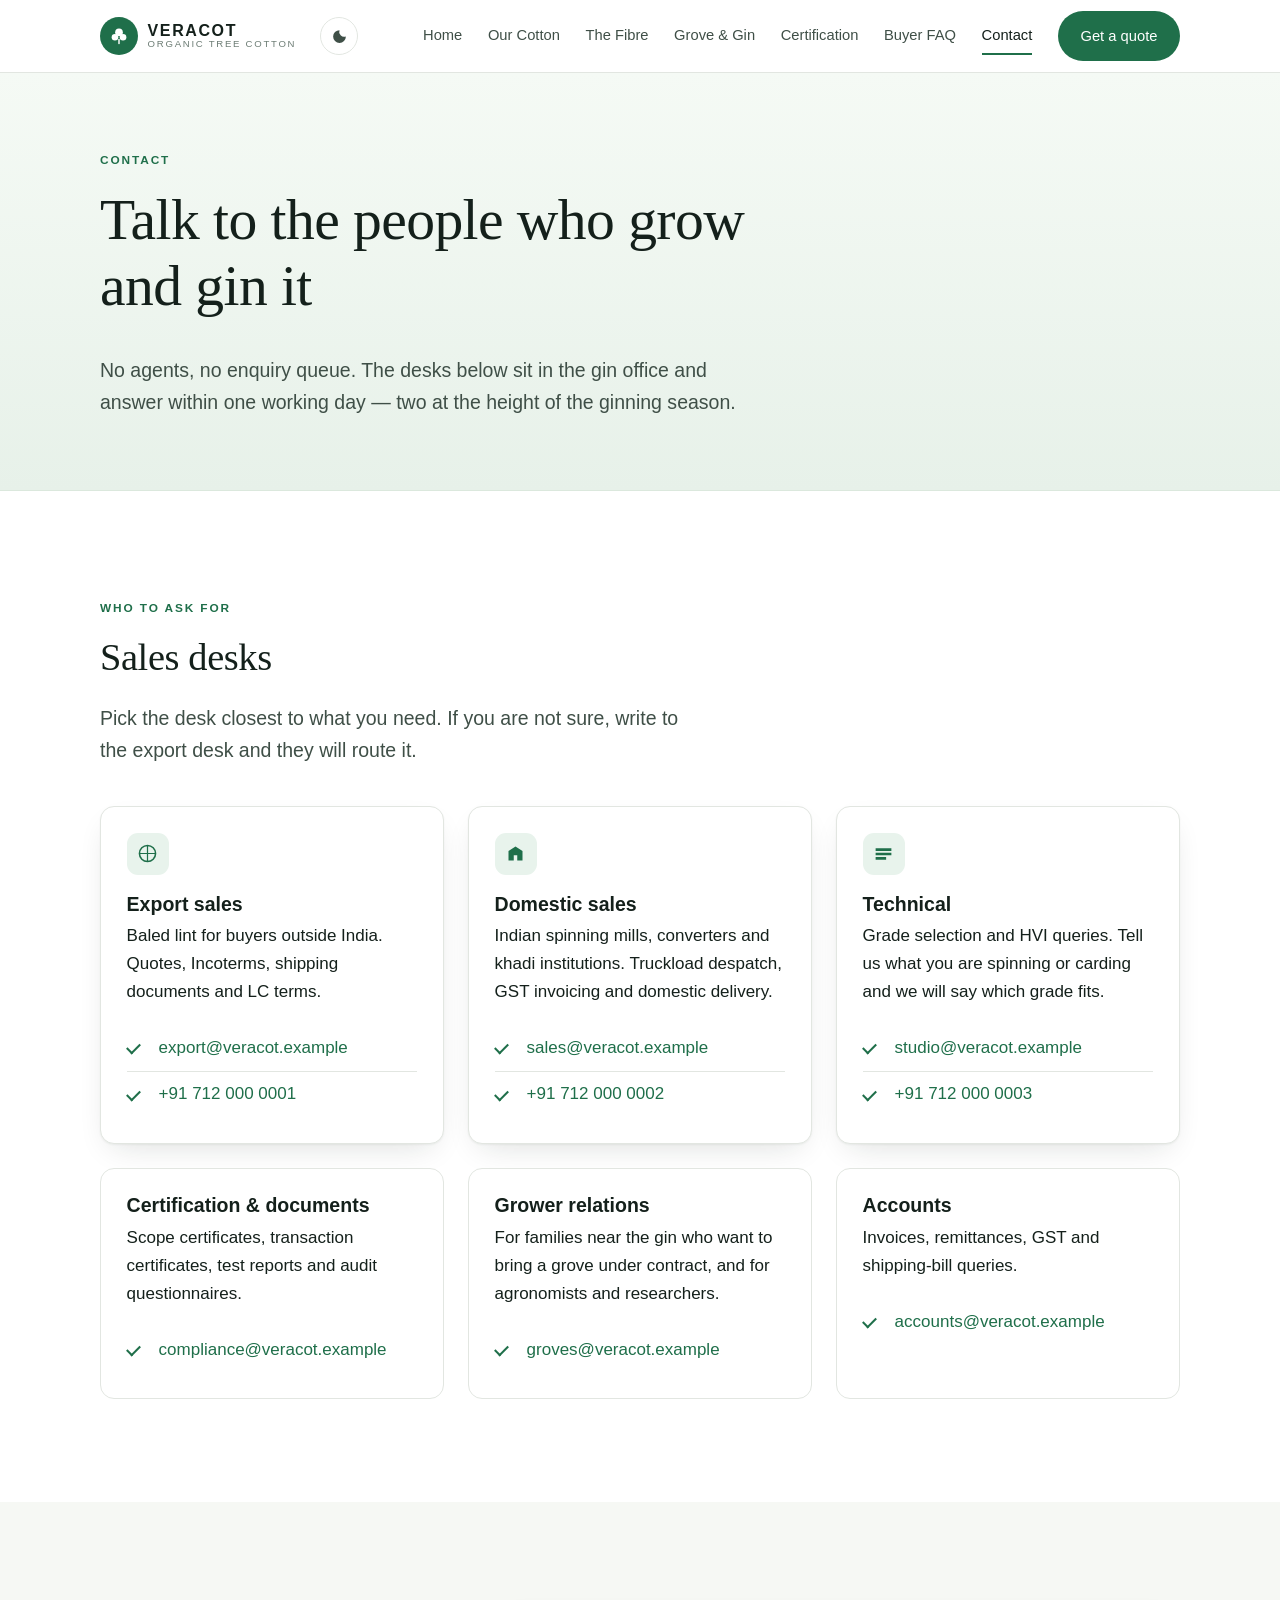
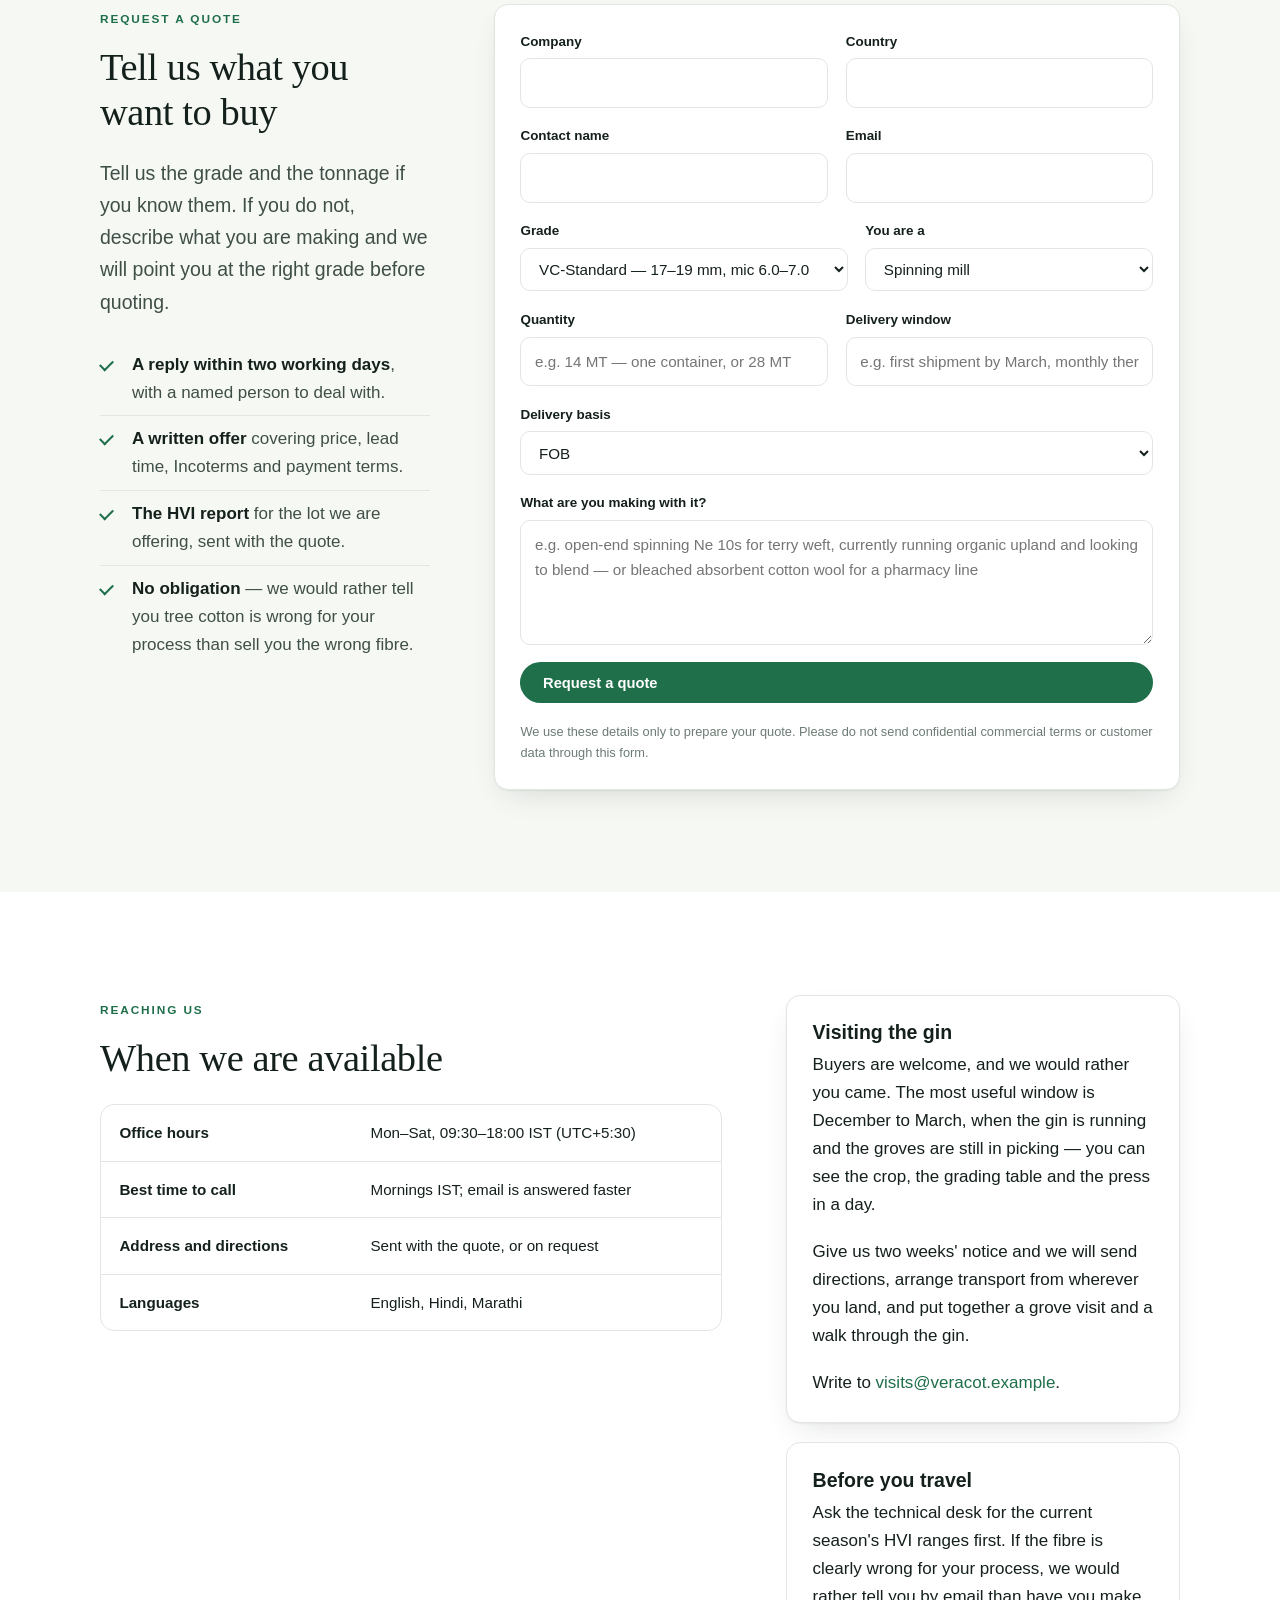
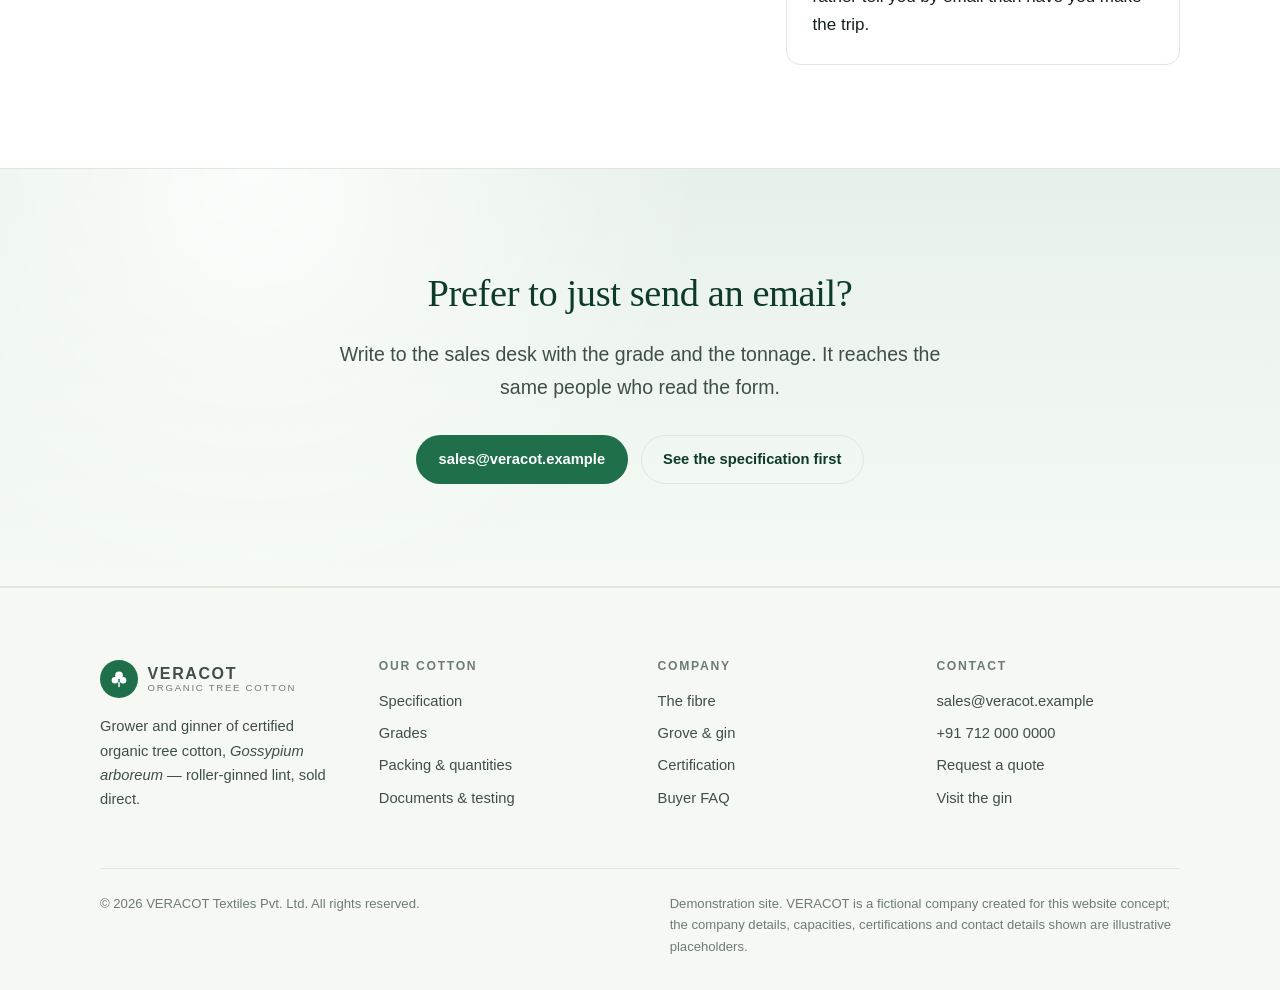
==== contact.html @ 1f5a673d "Add VERACOT organic tree cotton website Static, dependency-free site for a grower and ginner selling" ====
<!DOCTYPE html>
<html lang="en" >
<head>
<meta charset="utf-8">
<meta name="viewport" content="width=device-width, initial-scale=1">
<title>Contact &amp; Buy — Organic Tree Cotton Lint from the Gin | VERACOT</title>
<meta name="description" content="Contact VERACOT to buy certified organic tree cotton lint. Export and domestic sales desks, technical fibre enquiries, and a quote request form.">
<link rel="stylesheet" href="css/styles.css">
<link rel="icon" href="data:image/svg+xml,<svg xmlns='http://www.w3.org/2000/svg' viewBox='0 0 100 100'><circle cx='50' cy='50' r='50' fill='%231f6f4a'/><circle cx='50' cy='38' r='16' fill='white'/><circle cx='34' cy='54' r='13' fill='white'/><circle cx='66' cy='54' r='13' fill='white'/></svg>">
</head>
<body>
<a class="skip-link" href="#main">Skip to content</a>

<header class="site-header">
  <div class="wrap header-inner">
    <a class="logo" href="index.html">
      <span class="logo-mark" aria-hidden="true">
        <svg viewBox="0 0 24 24"><circle cx="12" cy="8" r="4.2"/><circle cx="7.6" cy="13.4" r="3.6"/><circle cx="16.4" cy="13.4" r="3.6"/><rect x="11.2" y="15" width="1.6" height="6" rx=".8"/></svg>
      </span>
      <span class="logo-text">
        <span class="logo-name">VERACOT</span>
        <span class="logo-sub">Organic Tree Cotton</span>
      </span>
    </a>

    <button class="nav-toggle" aria-label="Toggle navigation" aria-expanded="false">
      <svg viewBox="0 0 24 24"><rect x="3" y="6" width="18" height="2" rx="1"/><rect x="3" y="11" width="18" height="2" rx="1"/><rect x="3" y="16" width="18" height="2" rx="1"/></svg>
    </button>
    <button class="theme-toggle" aria-label="Switch theme">
      <svg viewBox="0 0 24 24"><path d="M12 3a9 9 0 1 0 9 9 7 7 0 0 1-9-9z"/></svg>
    </button>

    <nav class="nav" aria-label="Main">
      <a href="index.html">Home</a>
      <a href="products.html">Our Cotton</a>
      <a href="tree-cotton.html">The Fibre</a>
      <a href="manufacturing.html">Grove &amp; Gin</a>
      <a href="traceability.html">Certification</a>
      <a href="faq.html">Buyer FAQ</a>
      <a href="contact.html" aria-current="page">Contact</a>
      <a class="btn btn-primary" href="contact.html#enquiry">Get a quote</a>
    </nav>
  </div>
</header>

<main id="main">

  <section class="page-hero">
    <div class="wrap">
      <span class="eyebrow">Contact</span>
      <h1>Talk to the people who grow and gin it</h1>
      <p class="lede">
        No agents, no enquiry queue. The desks below sit in the gin office and answer within one working day —
        two at the height of the ginning season.
      </p>
    </div>
  </section>

  <section id="desks">
    <div class="wrap">
      <div class="reveal" style="max-width:62ch">
        <span class="eyebrow">Who to ask for</span>
        <h2>Sales desks</h2>
        <p class="lede">
          Pick the desk closest to what you need. If you are not sure, write to the export desk and they will
          route it.
        </p>
      </div>

      <div class="grid g3" style="margin-top:2.5rem">
        <article class="card raised reveal">
          <span class="icon" aria-hidden="true"><svg viewBox="0 0 24 24"><circle cx="12" cy="12" r="9.2" fill="none" stroke="currentColor" stroke-width="1.8"/><path d="M12 2.8v18.4M2.8 12h18.4" stroke="currentColor" stroke-width="1.4" fill="none"/></svg></span>
          <h3>Export sales</h3>
          <p>Baled lint for buyers outside India. Quotes, Incoterms, shipping documents and LC terms.</p>
          <ul class="checks" style="margin-top:1rem">
            <li><a href="mailto:export@veracot.example">export@veracot.example</a></li>
            <li><a href="tel:+917120000001">+91 712 000 0001</a></li>
          </ul>
        </article>
        <article class="card raised reveal">
          <span class="icon" aria-hidden="true"><svg viewBox="0 0 24 24"><path d="M4 20V9l8-5 8 5v11h-6v-6h-4v6z"/></svg></span>
          <h3>Domestic sales</h3>
          <p>Indian spinning mills, converters and khadi institutions. Truckload despatch, GST invoicing and domestic delivery.</p>
          <ul class="checks" style="margin-top:1rem">
            <li><a href="mailto:sales@veracot.example">sales@veracot.example</a></li>
            <li><a href="tel:+917120000002">+91 712 000 0002</a></li>
          </ul>
        </article>
        <article class="card raised reveal">
          <span class="icon" aria-hidden="true"><svg viewBox="0 0 24 24"><path d="M3 6h18v3H3zm0 5h18v3H3zm0 5h12v3H3z"/></svg></span>
          <h3>Technical</h3>
          <p>Grade selection and HVI queries. Tell us what you are spinning or carding and we will say which grade fits.</p>
          <ul class="checks" style="margin-top:1rem">
            <li><a href="mailto:studio@veracot.example">studio@veracot.example</a></li>
            <li><a href="tel:+917120000003">+91 712 000 0003</a></li>
          </ul>
        </article>
        <article class="card reveal">
          <h3>Certification &amp; documents</h3>
          <p>Scope certificates, transaction certificates, test reports and audit questionnaires.</p>
          <ul class="checks" style="margin-top:1rem">
            <li><a href="mailto:compliance@veracot.example">compliance@veracot.example</a></li>
          </ul>
        </article>
        <article class="card reveal">
          <h3>Grower relations</h3>
          <p>For families near the gin who want to bring a grove under contract, and for agronomists and researchers.</p>
          <ul class="checks" style="margin-top:1rem">
            <li><a href="mailto:groves@veracot.example">groves@veracot.example</a></li>
          </ul>
        </article>
        <article class="card reveal">
          <h3>Accounts</h3>
          <p>Invoices, remittances, GST and shipping-bill queries.</p>
          <ul class="checks" style="margin-top:1rem">
            <li><a href="mailto:accounts@veracot.example">accounts@veracot.example</a></li>
          </ul>
        </article>
      </div>
    </div>
  </section>

  <section id="enquiry" class="alt">
    <div class="wrap split">
      <div class="reveal">
        <span class="eyebrow">Request a quote</span>
        <h2>Tell us what you want to buy</h2>
        <p class="lede">
          Tell us the grade and the tonnage if you know them. If you do not, describe what you are making and we
          will point you at the right grade before quoting.
        </p>
        <ul class="checks" style="margin-top:1.5rem">
          <li><strong>A reply within two working days</strong>, with a named person to deal with.</li>
          <li><strong>A written offer</strong> covering price, lead time, Incoterms and payment terms.</li>
          <li><strong>The HVI report</strong> for the lot we are offering, sent with the quote.</li>
          <li><strong>No obligation</strong> — we would rather tell you tree cotton is wrong for your process than sell you the wrong fibre.</li>
        </ul>
      </div>

      <div class="reveal">
        <form class="apply card raised" novalidate>
          <div class="field-row">
            <div class="field">
              <label for="company">Company</label>
              <input id="company" name="company" type="text" autocomplete="organization" required>
            </div>
            <div class="field">
              <label for="country">Country</label>
              <input id="country" name="country" type="text" autocomplete="country-name" required>
            </div>
          </div>
          <div class="field-row">
            <div class="field">
              <label for="name">Contact name</label>
              <input id="name" name="name" type="text" autocomplete="name" required>
            </div>
            <div class="field">
              <label for="email">Email</label>
              <input id="email" name="email" type="email" autocomplete="email" required>
            </div>
          </div>
          <div class="field-row">
            <div class="field">
              <label for="product">Grade</label>
              <select id="product" name="product">
                <option>VC-Select — 19–20 mm, mic 5.5–6.2</option>
                <option selected>VC-Standard — 17–19 mm, mic 6.0–7.0</option>
                <option>VC-Absorbent — 15–17 mm, mic 6.5–7.5</option>
                <option>Not sure — advise me</option>
              </select>
            </div>
            <div class="field">
              <label for="role">You are a</label>
              <select id="role" name="role">
                <option selected>Spinning mill</option>
                <option>Absorbent or surgical cotton maker</option>
                <option>Khadi institution or handloom unit</option>
                <option>Converter or processor</option>
                <option>Brand sourcing for a nominated mill</option>
                <option>Importer or distributor</option>
              </select>
            </div>
          </div>
          <div class="field-row">
            <div class="field">
              <label for="quantity">Quantity</label>
              <input id="quantity" name="quantity" type="text" placeholder="e.g. 14 MT — one container, or 28 MT">
            </div>
            <div class="field">
              <label for="delivery">Delivery window</label>
              <input id="delivery" name="delivery" type="text" placeholder="e.g. first shipment by March, monthly thereafter">
            </div>
          </div>
          <div class="field">
            <label for="incoterm">Delivery basis</label>
            <select id="incoterm" name="incoterm">
              <option>Ex works at the gin</option>
              <option selected>FOB</option>
              <option>CIF — tell us the port</option>
              <option>Domestic delivery within India</option>
            </select>
          </div>
          <div class="field">
            <label for="spec">What are you making with it?</label>
            <textarea id="spec" name="spec" rows="4" placeholder="e.g. open-end spinning Ne 10s for terry weft, currently running organic upland and looking to blend — or bleached absorbent cotton wool for a pharmacy line"></textarea>
          </div>
          <button class="btn btn-primary" type="submit">Request a quote</button>
          <p class="form-note form-result" role="status" hidden></p>
          <p class="form-note">
            We use these details only to prepare your quote. Please do not send confidential commercial terms or
            customer data through this form.
          </p>
        </form>
      </div>
    </div>
  </section>

  <section id="visit">
    <div class="wrap split">
      <div class="reveal">
        <span class="eyebrow">Reaching us</span>
        <h2>When we are available</h2>
        <div class="table-wrap" style="margin-top:1.5rem">
          <table>
            <tbody>
              <tr>
                <td><strong>Office hours</strong></td>
                <td>Mon–Sat, 09:30–18:00 IST (UTC+5:30)</td>
              </tr>
              <tr>
                <td><strong>Best time to call</strong></td>
                <td>Mornings IST; email is answered faster</td>
              </tr>
              <tr>
                <td><strong>Address and directions</strong></td>
                <td>Sent with the quote, or on request</td>
              </tr>
              <tr>
                <td><strong>Languages</strong></td>
                <td>English, Hindi, Marathi</td>
              </tr>
            </tbody>
          </table>
        </div>
      </div>
      <div class="reveal">
        <div class="card raised">
          <h3>Visiting the gin</h3>
          <p>
            Buyers are welcome, and we would rather you came. The most useful window is December to March, when
            the gin is running and the groves are still in picking — you can see the crop, the grading table and
            the press in a day.
          </p>
          <p>
            Give us two weeks' notice and we will send directions, arrange transport from wherever you land, and put
            together a grove visit and a walk through the gin.
          </p>
          <p style="margin-bottom:0">
            Write to <a href="mailto:visits@veracot.example">visits@veracot.example</a>.
          </p>
        </div>
        <div class="card" style="margin-top:1.2rem">
          <h3>Before you travel</h3>
          <p style="margin-bottom:0">
            Ask the technical desk for the current season's HVI ranges first. If the fibre is clearly wrong for
            your process, we would rather tell you by email than have you make the trip.
          </p>
        </div>
      </div>
    </div>
  </section>

  <section class="band">
    <div class="wrap">
      <h2>Prefer to just send an email?</h2>
      <p class="lede">
        Write to the sales desk with the grade and the tonnage. It reaches the same people who read the form.
      </p>
      <div class="band-actions">
        <a class="btn btn-light" href="mailto:sales@veracot.example">sales@veracot.example</a>
        <a class="btn btn-outline-light" href="products.html">See the specification first</a>
      </div>
    </div>
  </section>

</main>

<footer class="site-footer">
  <div class="wrap">
    <div class="footer-grid">
      <div>
        <a class="logo" href="index.html" style="margin-bottom:1rem">
          <span class="logo-mark" aria-hidden="true">
            <svg viewBox="0 0 24 24"><circle cx="12" cy="8" r="4.2"/><circle cx="7.6" cy="13.4" r="3.6"/><circle cx="16.4" cy="13.4" r="3.6"/><rect x="11.2" y="15" width="1.6" height="6" rx=".8"/></svg>
          </span>
          <span class="logo-text">
            <span class="logo-name">VERACOT</span>
            <span class="logo-sub">Organic Tree Cotton</span>
          </span>
        </a>
        <p style="color:var(--ink-soft);max-width:32ch">
          Grower and ginner of certified organic tree cotton, <em>Gossypium arboreum</em> — roller-ginned lint,
          sold direct.
        </p>
      </div>
      <div>
        <h4>Our cotton</h4>
        <ul>
          <li><a href="products.html#spec">Specification</a></li>
          <li><a href="products.html#grades">Grades</a></li>
          <li><a href="products.html#packing">Packing &amp; quantities</a></li>
          <li><a href="products.html#documents">Documents &amp; testing</a></li>
        </ul>
      </div>
      <div>
        <h4>Company</h4>
        <ul>
          <li><a href="tree-cotton.html">The fibre</a></li>
          <li><a href="manufacturing.html">Grove &amp; gin</a></li>
          <li><a href="traceability.html">Certification</a></li>
          <li><a href="faq.html">Buyer FAQ</a></li>
        </ul>
      </div>
      <div>
        <h4>Contact</h4>
        <ul>
          <li><a href="mailto:sales@veracot.example">sales@veracot.example</a></li>
          <li><a href="tel:+917120000000">+91 712 000 0000</a></li>
          <li><a href="contact.html#enquiry">Request a quote</a></li>
          <li><a href="contact.html#visit">Visit the gin</a></li>
        </ul>
      </div>
    </div>
    <div class="footer-bottom">
      <span>© <span data-year>2026</span> VERACOT Textiles Pvt. Ltd. All rights reserved.</span>
      <span class="disclaimer">
        Demonstration site. VERACOT is a fictional company created for this website concept; the company details,
        capacities, certifications and contact details shown are illustrative placeholders.
      </span>
    </div>
  </div>
</footer>

<script src="js/site.js"></script>
</body>
</html>
---- css/styles.css ----
/* ==========================================================================
   VERACOT Organic Cotton Standard — design system
   ========================================================================== */

:root {
  /* Brand */
  --leaf-900: #0e3b28;
  --ink: #14201b;
  --ink-soft: #3f4f47;
  --ink-faint: #6c7c74;
  --line: #e2e6e1;
  --bg: #ffffff;
  --bg-alt: #f6f8f4;
  --green: #1f6f4a;
  --green-dark: #145136;
  --green-light: #e8f3ec;
  --accent: #b98b3c;
  --accent-light: #f8f1e2;

  /* Cotton — the pale green-white used for the hero and closing bands */
  --cotton: #f5faf5;
  --cotton-deep: #e7f1e9;
  --cotton-line: #dbe8dd;
  --cotton-puff: rgba(255, 255, 255, .85);
  --on-cotton: #0e3b28;
  --on-cotton-soft: #3f4f47;
  --on-cotton-faint: #6c7c74;

  /* Type */
  --font-sans: "Helvetica Neue", Helvetica, Arial, sans-serif;
  --font-serif: Georgia, "Times New Roman", serif;

  /* Space */
  --wrap: 1160px;
  --pad: clamp(1.25rem, 4vw, 2.5rem);
  --radius: 14px;
  --shadow: 0 1px 2px rgba(20, 32, 27, .05), 0 12px 32px -12px rgba(20, 32, 27, .16);
}

/* The light cotton palette is the default for everyone, including visitors whose
   OS is set to dark. Dark is opt-in through the header toggle. */
:root[data-theme="dark"] {
  --ink: #e9efe9;
  --ink-soft: #b6c4bb;
  --ink-faint: #8b9c92;
  --line: #26332c;
  --bg: #0d1411;
  --bg-alt: #121b16;
  --green: #4caf83;
  --green-dark: #2f8a61;
  --green-light: #16281f;
  --accent: #d8ab5f;
  --accent-light: #221c11;
  --cotton: #111c16;
  --cotton-deep: #0b1310;
  --cotton-line: #22302a;
  --cotton-puff: rgba(255, 255, 255, .04);
  --on-cotton: #eaf3ee;
  --on-cotton-soft: #b6c4bb;
  --on-cotton-faint: #8b9c92;
  --shadow: 0 1px 2px rgba(0, 0, 0, .4), 0 14px 34px -14px rgba(0, 0, 0, .7);
}

:root[data-theme="light"] {
  --ink: #14201b;
  --ink-soft: #3f4f47;
  --ink-faint: #6c7c74;
  --line: #e2e6e1;
  --bg: #ffffff;
  --bg-alt: #f6f8f4;
  --green: #1f6f4a;
  --green-dark: #145136;
  --green-light: #e8f3ec;
  --accent: #b98b3c;
  --accent-light: #f8f1e2;
  --cotton: #f5faf5;
  --cotton-deep: #e7f1e9;
  --cotton-line: #dbe8dd;
  --cotton-puff: rgba(255, 255, 255, .85);
  --on-cotton: #0e3b28;
  --on-cotton-soft: #3f4f47;
  --on-cotton-faint: #6c7c74;
  --shadow: 0 1px 2px rgba(20, 32, 27, .05), 0 12px 32px -12px rgba(20, 32, 27, .16);
}

* { box-sizing: border-box; }

html { -webkit-text-size-adjust: 100%; scroll-behavior: smooth; }

body {
  margin: 0;
  background: var(--bg);
  color: var(--ink);
  font-family: var(--font-sans);
  font-size: 17px;
  line-height: 1.65;
  overflow-x: hidden;
  -webkit-font-smoothing: antialiased;
}

img, svg { max-width: 100%; }

a { color: var(--green); text-decoration: none; }
a:hover { text-decoration: underline; }

h1, h2, h3, h4 {
  font-family: var(--font-serif);
  font-weight: 400;
  line-height: 1.15;
  letter-spacing: -.01em;
  margin: 0 0 .6em;
}

h1 { font-size: clamp(2.2rem, 5.2vw, 3.6rem); }
h2 { font-size: clamp(1.65rem, 3.4vw, 2.4rem); }
h3 { font-size: 1.22rem; font-family: var(--font-sans); font-weight: 600; letter-spacing: 0; }
h4 { font-size: 1rem; font-family: var(--font-sans); font-weight: 600; letter-spacing: 0; }
p { margin: 0 0 1.1em; }

.wrap { width: 100%; max-width: var(--wrap); margin: 0 auto; padding: 0 var(--pad); }
.narrow { max-width: 780px; }

section { padding: clamp(3.5rem, 8vw, 6.5rem) 0; }
section.tight { padding: clamp(2.5rem, 5vw, 4rem) 0; }
.alt { background: var(--bg-alt); }

.eyebrow {
  display: inline-block;
  font-size: .74rem;
  font-weight: 700;
  letter-spacing: .16em;
  text-transform: uppercase;
  color: var(--green);
  margin-bottom: 1rem;
}
.eyebrow.on-dark { color: var(--green); }

.lede { font-size: clamp(1.05rem, 2vw, 1.22rem); color: var(--ink-soft); }

/* ---------- Header ---------- */
.site-header {
  position: sticky; top: 0; z-index: 60;
  background: var(--bg); /* fallback for browsers without color-mix() */
  background: color-mix(in srgb, var(--bg) 88%, transparent);
  backdrop-filter: saturate(150%) blur(12px);
  border-bottom: 1px solid var(--line);
}
.header-inner { display: flex; align-items: center; gap: 1.5rem; height: 72px; }

.logo { display: flex; align-items: center; gap: .6rem; text-decoration: none; color: var(--ink); }
.logo:hover { text-decoration: none; }
.logo-mark {
  width: 38px; height: 38px; flex: 0 0 38px;
  border-radius: 50%;
  background: var(--green);
  display: grid; place-items: center;
}
.logo-mark svg { width: 22px; height: 22px; fill: #fff; }
.logo-text { display: flex; flex-direction: column; line-height: 1.05; }
.logo-name { font-weight: 700; letter-spacing: .1em; font-size: 1rem; }
.logo-sub { font-size: .6rem; letter-spacing: .18em; text-transform: uppercase; color: var(--ink-faint); }

.nav { margin-left: auto; display: flex; align-items: center; gap: 1.6rem; }
.nav a {
  color: var(--ink-soft); font-size: .92rem; font-weight: 500;
  padding: .35rem 0; border-bottom: 2px solid transparent;
  white-space: nowrap;
}
.nav a:hover { color: var(--ink); text-decoration: none; }
.nav a[aria-current="page"] { color: var(--ink); border-bottom-color: var(--green); }

/* `.nav a` outranks `.btn` on specificity — restore the button's own box and colour */
.nav a.btn { padding: .72rem 1.35rem; border-bottom: 1px solid transparent; }
.nav a.btn-primary, .nav a.btn-primary:hover { color: #fff; }

.btn {
  display: inline-flex; align-items: center; gap: .5rem;
  padding: .72rem 1.35rem;
  border-radius: 999px;
  font-size: .92rem; font-weight: 600;
  border: 1px solid transparent;
  white-space: nowrap; flex: 0 0 auto;
  cursor: pointer;
  transition: transform .15s ease, background .15s ease, color .15s ease;
}
.btn:hover { text-decoration: none; transform: translateY(-1px); }
.btn-primary { background: var(--green); color: #fff; }
.btn-primary:hover { background: var(--green-dark); color: #fff; }
.btn-ghost { border-color: var(--line); color: var(--ink); background: transparent; }
.btn-ghost:hover { border-color: var(--green); color: var(--green); }
/* Used inside .hero / .band — now pale, so these read as solid + outlined green */
.btn-light { background: var(--green); color: #fff; }
.btn-light:hover { background: var(--green-dark); color: #fff; }
.btn-outline-light { border-color: var(--cotton-line); color: var(--on-cotton); background: transparent; }
.btn-outline-light:hover { border-color: var(--green); color: var(--green); }

.theme-toggle {
  width: 38px; height: 38px; border-radius: 50%;
  border: 1px solid var(--line); background: transparent; color: var(--ink-soft);
  display: grid; place-items: center; cursor: pointer; flex: 0 0 38px;
}
.theme-toggle:hover { color: var(--green); border-color: var(--green); }
.theme-toggle svg { width: 17px; height: 17px; fill: currentColor; }

.nav-toggle { display: none; }

@media (max-width: 940px) {
  .nav {
    position: fixed; inset: 72px 0 auto; flex-direction: column; align-items: stretch;
    gap: 0; background: var(--bg); border-bottom: 1px solid var(--line);
    padding: .5rem var(--pad) 1.5rem; margin: 0;
    transform: translateY(-130%); transition: transform .28s ease; box-shadow: var(--shadow);
  }
  .nav.open { transform: translateY(0); }
  .nav a { padding: .85rem 0; border-bottom: 1px solid var(--line); }
  .nav .btn { margin-top: 1rem; justify-content: center; }
  .nav-toggle {
    display: grid; place-items: center; margin-left: auto;
    width: 40px; height: 40px; background: none; border: 1px solid var(--line);
    border-radius: 10px; cursor: pointer; color: var(--ink);
  }
  .nav-toggle svg { width: 20px; height: 20px; fill: currentColor; }
  .header-inner .theme-toggle { margin-left: .5rem; }
}

/* ---------- Hero ---------- */
.hero {
  position: relative;
  /* Soft cotton-boll puffs over a pale green wash */
  background:
    radial-gradient(circle at 16% 14%, var(--cotton-puff), transparent 36%),
    radial-gradient(circle at 78% 8%, var(--cotton-puff), transparent 30%),
    radial-gradient(circle at 62% 88%, var(--cotton-puff), transparent 34%),
    linear-gradient(180deg, var(--cotton) 0%, var(--cotton-deep) 100%);
  color: var(--on-cotton-soft);
  border-bottom: 1px solid var(--cotton-line);
  padding: clamp(4rem, 10vw, 7.5rem) 0 clamp(5rem, 11vw, 8.5rem);
  overflow: hidden;
}
.hero::after {
  content: ""; position: absolute; inset: auto -10% -55% 40%;
  height: 120%; border-radius: 50%;
  background: radial-gradient(circle at 50% 50%, rgba(31,111,74,.10), transparent 62%);
  pointer-events: none;
}
.hero .wrap { position: relative; z-index: 2; }
.hero h1 { color: var(--on-cotton); max-width: 18ch; }
.hero p { color: var(--on-cotton-soft); max-width: 56ch; font-size: clamp(1.05rem, 2vw, 1.2rem); }
.hero-actions { display: flex; flex-wrap: wrap; gap: .8rem; margin-top: 2rem; }
.hero-stats {
  display: grid; grid-template-columns: repeat(auto-fit, minmax(170px, 1fr));
  gap: 1.5rem; margin-top: clamp(3rem, 6vw, 4.5rem);
  border-top: 1px solid var(--cotton-line); padding-top: 2rem;
}
.hero-stats .num { font-family: var(--font-serif); font-size: 2.1rem; color: var(--on-cotton); display: block; }
.hero-stats .lbl { font-size: .82rem; color: var(--on-cotton-faint); letter-spacing: .04em; }

.page-hero {
  background: linear-gradient(180deg, var(--cotton) 0%, var(--cotton-deep) 100%);
  border-bottom: 1px solid var(--cotton-line);
  padding: clamp(2.8rem, 6vw, 4.5rem) 0;
}
.page-hero h1 { max-width: 24ch; }
.page-hero p { max-width: 62ch; margin-bottom: 0; }

/* ---------- Cards & grids ---------- */
.grid { display: grid; gap: 1.5rem; }
.g2 { grid-template-columns: repeat(auto-fit, minmax(300px, 1fr)); }
.g3 { grid-template-columns: repeat(auto-fit, minmax(260px, 1fr)); }
.g4 { grid-template-columns: repeat(auto-fit, minmax(215px, 1fr)); }

.card {
  background: var(--bg);
  border: 1px solid var(--line);
  border-radius: var(--radius);
  padding: 1.6rem;
}
.alt .card { background: var(--bg); }
.card.raised { box-shadow: var(--shadow); }
.card h3 { margin-bottom: .45rem; }
.card p:last-child { margin-bottom: 0; }
.card .icon {
  width: 42px; height: 42px; border-radius: 11px;
  background: var(--green-light); color: var(--green);
  display: grid; place-items: center; margin-bottom: 1.1rem;
}
.card .icon svg { width: 21px; height: 21px; fill: currentColor; }

.class-card { position: relative; padding-top: 2.6rem; }
.class-card .tag {
  position: absolute; top: 1.5rem; left: 1.6rem;
  font-size: .7rem; font-weight: 700; letter-spacing: .14em; text-transform: uppercase;
  color: var(--accent);
}
.class-card .age { color: var(--ink-faint); font-size: .9rem; }

.split { display: grid; gap: clamp(2rem, 5vw, 4rem); align-items: start; }
@media (min-width: 900px) { .split { grid-template-columns: 1fr 1fr; } }
@media (min-width: 900px) { .split.aside { grid-template-columns: 0.85fr 1.15fr; } }

/* ---------- Lists ---------- */
ul.checks { list-style: none; padding: 0; margin: 0; }
ul.checks li {
  position: relative; padding: .55rem 0 .55rem 2rem;
  border-bottom: 1px solid var(--line); color: var(--ink-soft);
}
ul.checks li:last-child { border-bottom: 0; }
ul.checks li::before {
  content: ""; position: absolute; left: 0; top: 1.05em;
  width: 11px; height: 6px; border-left: 2px solid var(--green);
  border-bottom: 2px solid var(--green); transform: rotate(-45deg);
}
ul.checks strong { color: var(--ink); font-weight: 600; }

ul.plain { padding-left: 1.15rem; color: var(--ink-soft); }
ul.plain li { margin-bottom: .4rem; }

/* ---------- Steps ---------- */
.steps { counter-reset: step; display: grid; gap: 1.2rem; }
.step {
  display: grid; grid-template-columns: 46px 1fr; gap: 1.2rem; align-items: start;
  padding: 1.4rem 0; border-top: 1px solid var(--line);
}
.step:first-child { border-top: 0; }
.step::before {
  counter-increment: step; content: counter(step, decimal-leading-zero);
  font-family: var(--font-serif); font-size: 1.15rem; color: var(--green);
  border: 1px solid var(--green-light); background: var(--green-light);
  border-radius: 10px; width: 46px; height: 46px; display: grid; place-items: center;
}
.step h3 { margin-bottom: .3rem; }
.step p { margin-bottom: 0; color: var(--ink-soft); }

/* ---------- Supply chain diagram ---------- */
.chain-wrap { overflow-x: auto; padding-bottom: .5rem; }
.chain { min-width: 760px; }
.chain-note {
  font-size: .85rem; color: var(--ink-faint); margin-top: 1rem;
}
.chain text { font-family: var(--font-sans); }

/* ---------- Table ---------- */
.table-wrap { overflow-x: auto; border: 1px solid var(--line); border-radius: var(--radius); }
table { border-collapse: collapse; width: 100%; min-width: 620px; font-size: .95rem; }
th, td { text-align: left; padding: .95rem 1.15rem; border-bottom: 1px solid var(--line); }
thead th { background: var(--bg-alt); font-size: .78rem; letter-spacing: .1em; text-transform: uppercase; color: var(--ink-faint); font-weight: 700; }
tbody tr:last-child td { border-bottom: 0; }
td strong { font-weight: 600; }

/* ---------- Callout / band ---------- */
.callout {
  border-left: 3px solid var(--accent);
  background: var(--accent-light);
  padding: 1.25rem 1.5rem;
  border-radius: 0 var(--radius) var(--radius) 0;
  color: var(--ink-soft);
}
.callout p:last-child { margin-bottom: 0; }
.callout strong { color: var(--ink); }

.band {
  background:
    radial-gradient(circle at 20% 0%, var(--cotton-puff), transparent 40%),
    linear-gradient(180deg, var(--cotton-deep) 0%, var(--cotton) 100%);
  color: var(--on-cotton-soft);
  border-top: 1px solid var(--cotton-line);
  border-bottom: 1px solid var(--cotton-line);
}
.band h2 { color: var(--on-cotton); }
.band p { color: var(--on-cotton-soft); }
.band .wrap { text-align: center; }
.band .lede { color: var(--on-cotton-soft); max-width: 60ch; margin: 0 auto 2rem; }
.band-actions { display: flex; gap: .8rem; justify-content: center; flex-wrap: wrap; }

/* ---------- Label mock ---------- */
.label-mock {
  width: 200px; padding: 1.4rem 1rem 1.1rem; text-align: center;
  border: 2px solid var(--green); border-radius: 18px;
  background: var(--bg); box-shadow: var(--shadow);
}
.label-mock .ring {
  width: 74px; height: 74px; margin: 0 auto .7rem; border-radius: 50%;
  background: var(--green); display: grid; place-items: center;
}
.label-mock .ring svg { width: 40px; height: 40px; fill: #fff; }
.label-mock .lm-name { font-weight: 700; letter-spacing: .14em; font-size: 1rem; }
.label-mock .lm-sub { font-size: .66rem; letter-spacing: .16em; text-transform: uppercase; color: var(--ink-faint); margin-top: .2rem; }
.label-mock .lm-id { font-size: .6rem; color: var(--ink-faint); margin-top: .8rem; font-family: ui-monospace, Menlo, monospace; }

/* ---------- FAQ ---------- */
details.faq {
  border-bottom: 1px solid var(--line);
  padding: 1.1rem 0;
}
details.faq summary {
  cursor: pointer; font-weight: 600; list-style: none;
  display: flex; justify-content: space-between; gap: 1rem; align-items: baseline;
}
details.faq summary::-webkit-details-marker { display: none; }
details.faq summary::after {
  content: "+"; color: var(--green); font-size: 1.3rem; line-height: 1; flex: 0 0 auto;
}
details.faq[open] summary::after { content: "–"; }
details.faq p { margin: .9rem 0 0; color: var(--ink-soft); }

/* ---------- Form ---------- */
form.apply { display: grid; gap: 1.1rem; }
.field { display: grid; gap: .35rem; }
.field label { font-size: .84rem; font-weight: 600; }
.field input, .field select, .field textarea {
  font: inherit; font-size: .95rem; color: var(--ink);
  padding: .7rem .85rem; border: 1px solid var(--line); border-radius: 10px;
  background: var(--bg);
}
.field input:focus, .field select:focus, .field textarea:focus {
  outline: 2px solid var(--green); outline-offset: 1px; border-color: var(--green);
}
.field-row { display: grid; gap: 1.1rem; }
@media (min-width: 620px) { .field-row { grid-template-columns: 1fr 1fr; } }
.form-note { font-size: .8rem; color: var(--ink-faint); }

/* ---------- Footer ---------- */
.site-footer {
  border-top: 1px solid var(--line);
  background: var(--bg-alt);
  padding: clamp(3rem, 6vw, 4.5rem) 0 2rem;
  font-size: .92rem;
}
.footer-grid { display: grid; gap: 2.2rem; grid-template-columns: repeat(auto-fit, minmax(200px, 1fr)); }
.site-footer h4 { font-size: .76rem; letter-spacing: .14em; text-transform: uppercase; color: var(--ink-faint); margin-bottom: .9rem; }
.site-footer ul { list-style: none; margin: 0; padding: 0; }
.site-footer li { margin-bottom: .5rem; }
.site-footer a { color: var(--ink-soft); }
.site-footer a:hover { color: var(--green); }
.footer-bottom {
  margin-top: 2.5rem; padding-top: 1.5rem; border-top: 1px solid var(--line);
  display: flex; flex-wrap: wrap; gap: 1rem; justify-content: space-between;
  color: var(--ink-faint); font-size: .82rem;
}
.disclaimer { max-width: 70ch; }

/* ---------- Reveal ---------- */
.reveal { opacity: 0; transform: translateY(14px); transition: opacity .6s ease, transform .6s ease; }
.reveal.in { opacity: 1; transform: none; }
@media (prefers-reduced-motion: reduce) {
  .reveal { opacity: 1; transform: none; transition: none; }
  html { scroll-behavior: auto; }
}

.skip-link {
  position: absolute; left: -9999px; top: 0; background: var(--green); color: #fff;
  padding: .6rem 1rem; z-index: 100;
}
.skip-link:focus { left: .5rem; top: .5rem; }
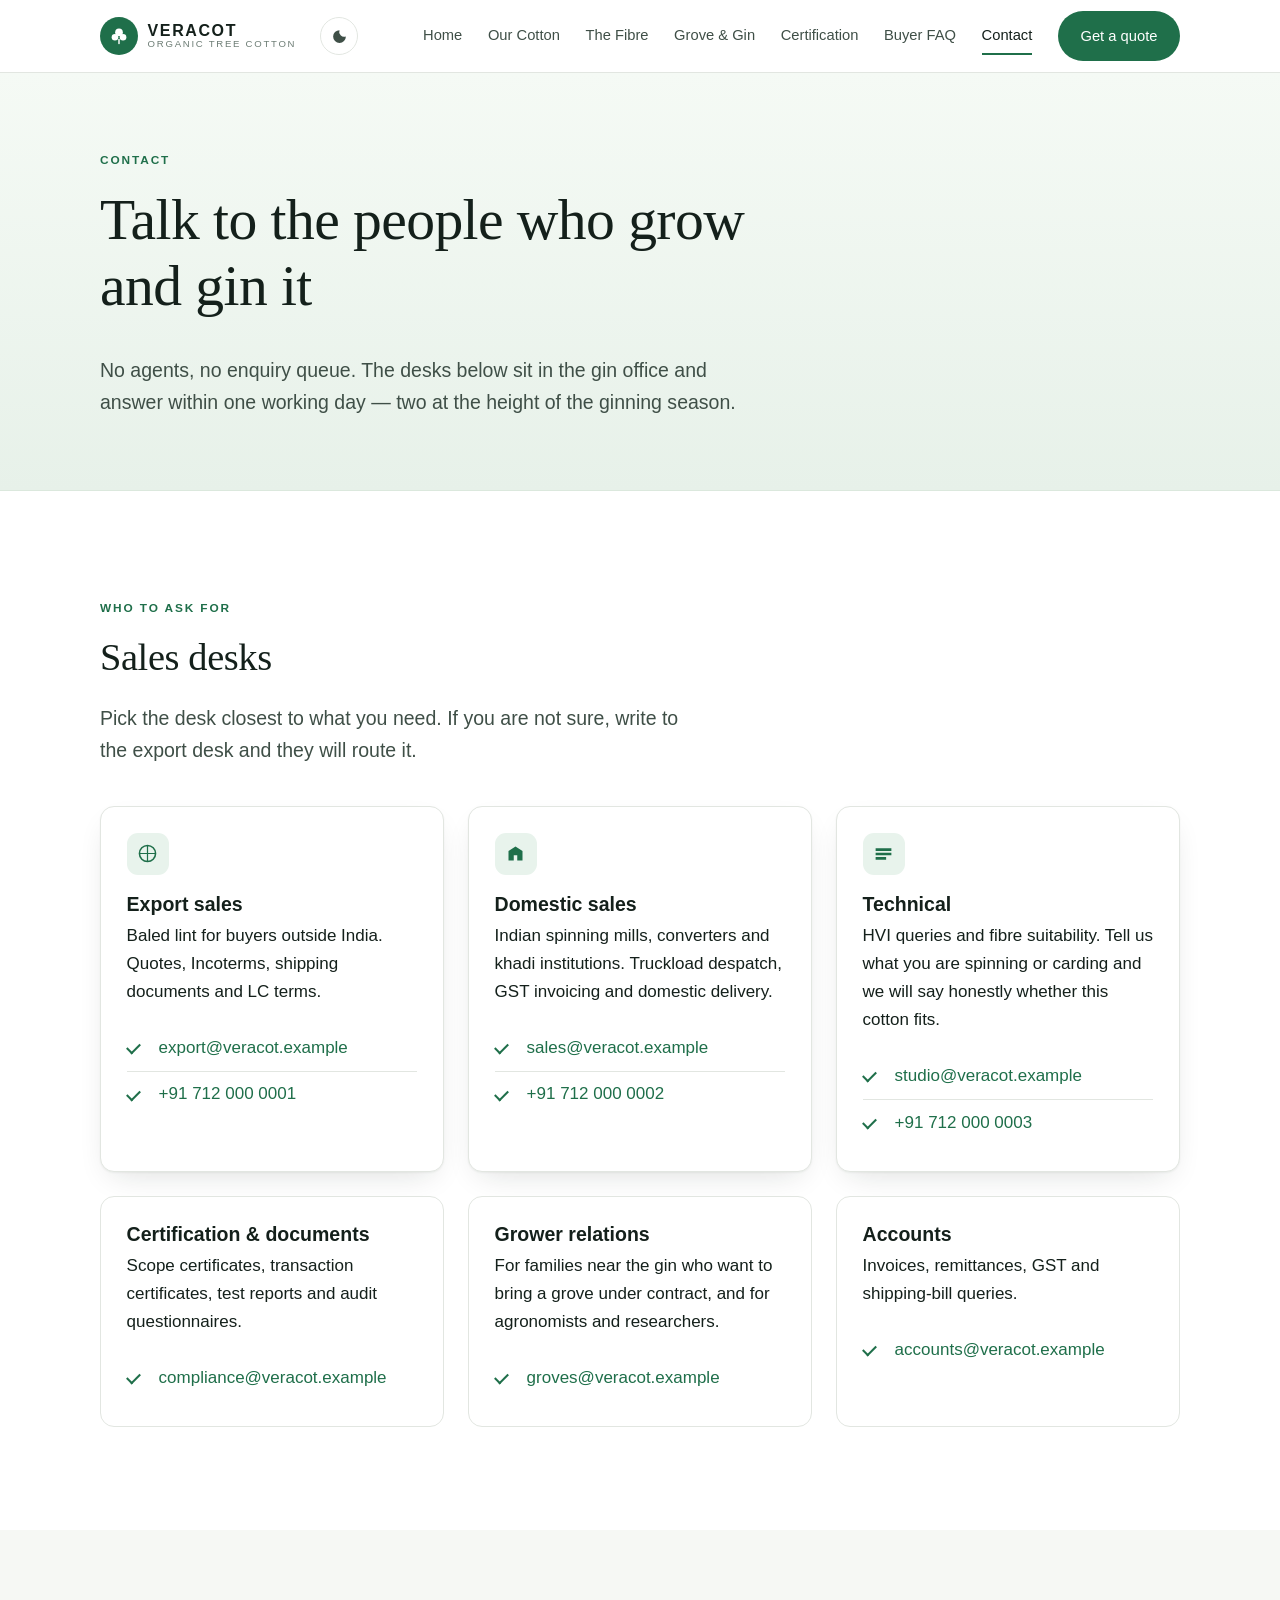
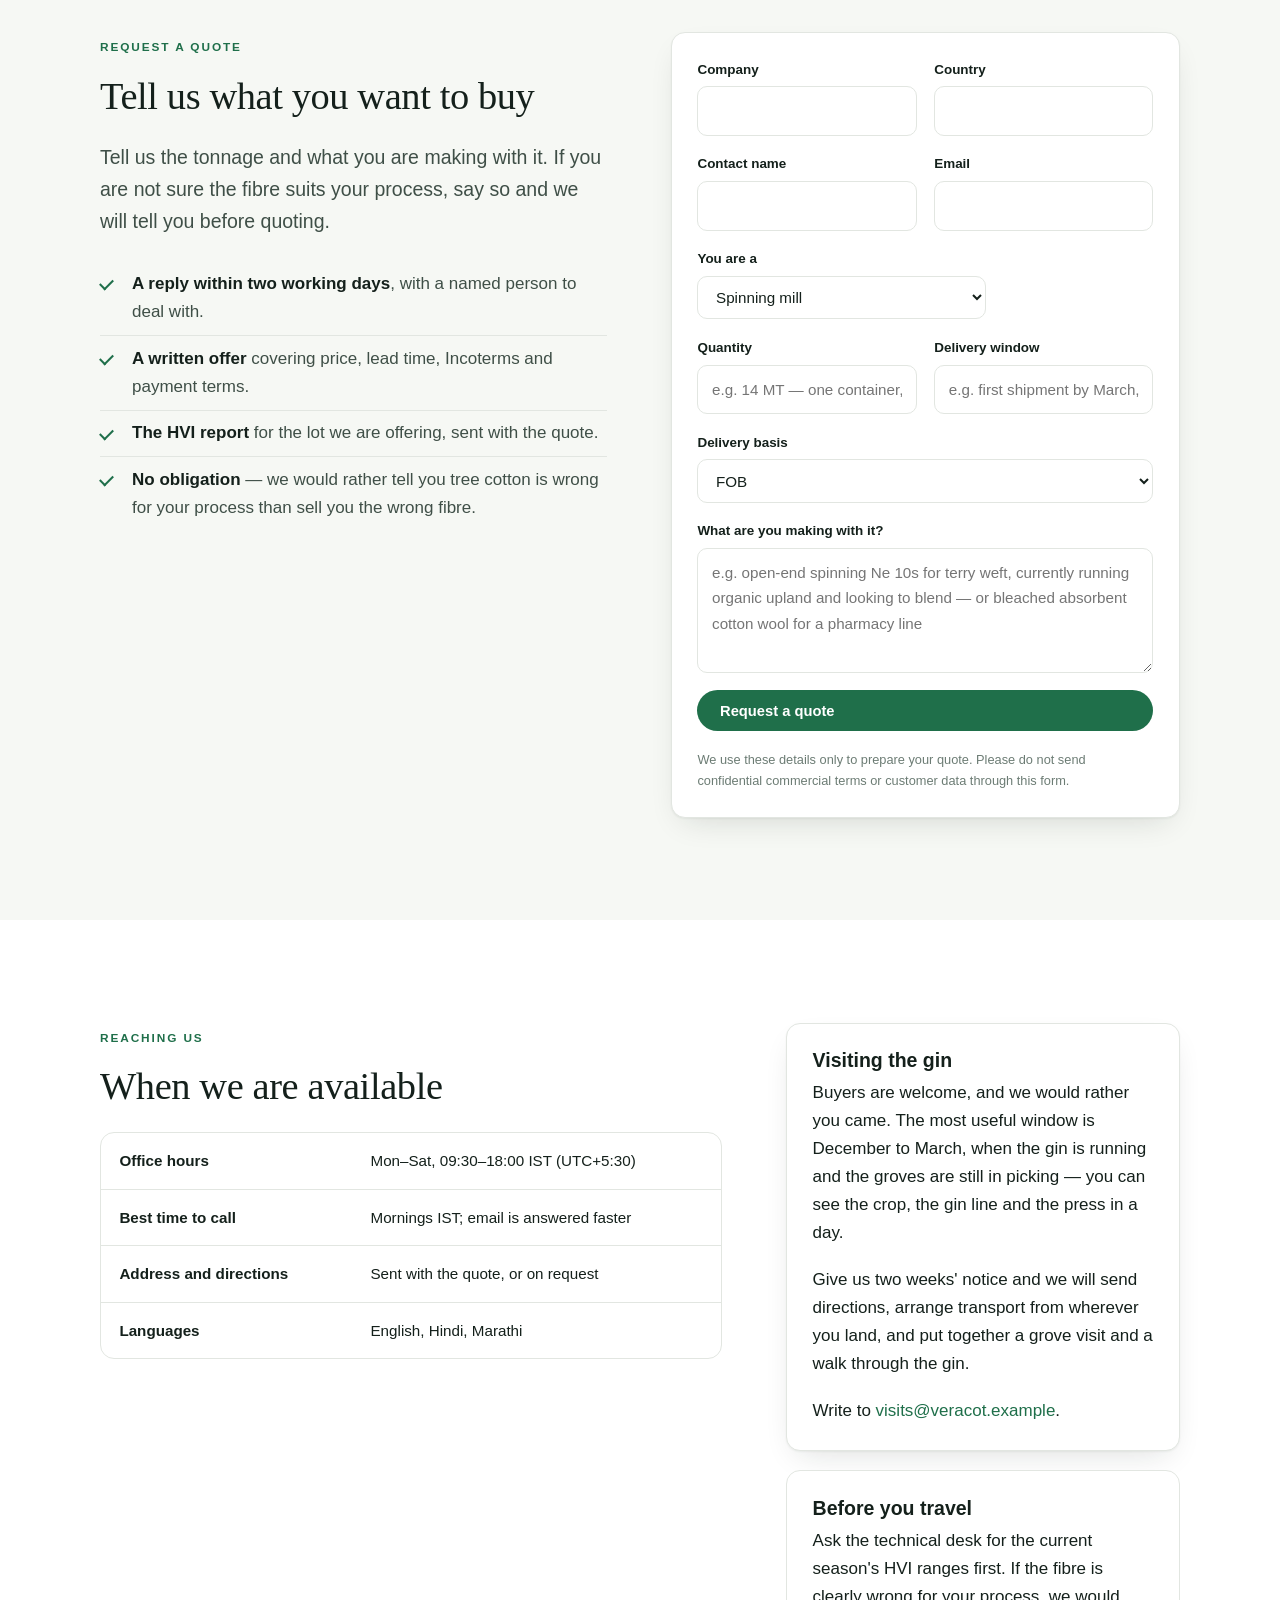
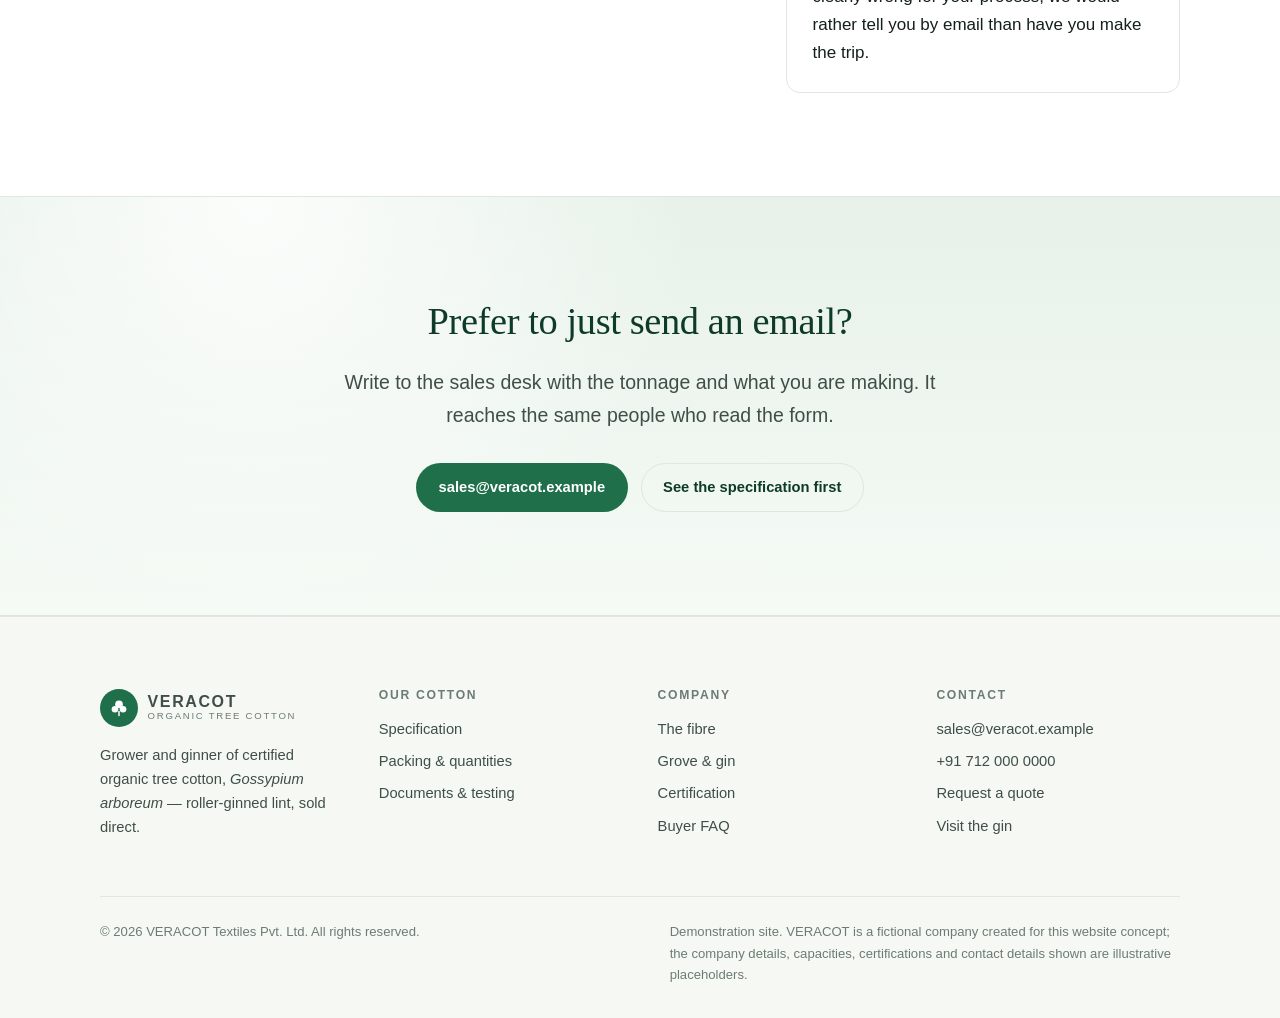
==== commit 4fc6595a: "Drop grading, add illustrations The three grades and all grading language are gone; the site now off" ====
--- a/contact.html
+++ b/contact.html
@@ -89,7 +89,7 @@
         <article class="card raised reveal">
           <span class="icon" aria-hidden="true"><svg viewBox="0 0 24 24"><path d="M3 6h18v3H3zm0 5h18v3H3zm0 5h12v3H3z"/></svg></span>
           <h3>Technical</h3>
-          <p>Grade selection and HVI queries. Tell us what you are spinning or carding and we will say which grade fits.</p>
+          <p>HVI queries and fibre suitability. Tell us what you are spinning or carding and we will say honestly whether this cotton fits.</p>
           <ul class="checks" style="margin-top:1rem">
             <li><a href="mailto:studio@veracot.example">studio@veracot.example</a></li>
             <li><a href="tel:+917120000003">+91 712 000 0003</a></li>
@@ -126,8 +126,8 @@
         <span class="eyebrow">Request a quote</span>
         <h2>Tell us what you want to buy</h2>
         <p class="lede">
-          Tell us the grade and the tonnage if you know them. If you do not, describe what you are making and we
-          will point you at the right grade before quoting.
+          Tell us the tonnage and what you are making with it. If you are not sure the fibre suits your process,
+          say so and we will tell you before quoting.
         </p>
         <ul class="checks" style="margin-top:1.5rem">
           <li><strong>A reply within two working days</strong>, with a named person to deal with.</li>
@@ -160,15 +160,6 @@
             </div>
           </div>
           <div class="field-row">
-            <div class="field">
-              <label for="product">Grade</label>
-              <select id="product" name="product">
-                <option>VC-Select — 19–20 mm, mic 5.5–6.2</option>
-                <option selected>VC-Standard — 17–19 mm, mic 6.0–7.0</option>
-                <option>VC-Absorbent — 15–17 mm, mic 6.5–7.5</option>
-                <option>Not sure — advise me</option>
-              </select>
-            </div>
             <div class="field">
               <label for="role">You are a</label>
               <select id="role" name="role">
@@ -248,8 +239,8 @@
           <h3>Visiting the gin</h3>
           <p>
             Buyers are welcome, and we would rather you came. The most useful window is December to March, when
-            the gin is running and the groves are still in picking — you can see the crop, the grading table and
-            the press in a day.
+            the gin is running and the groves are still in picking — you can see the crop, the gin line and the
+            press in a day.
           </p>
           <p>
             Give us two weeks' notice and we will send directions, arrange transport from wherever you land, and put
@@ -274,7 +265,7 @@
     <div class="wrap">
       <h2>Prefer to just send an email?</h2>
       <p class="lede">
-        Write to the sales desk with the grade and the tonnage. It reaches the same people who read the form.
+        Write to the sales desk with the tonnage and what you are making. It reaches the same people who read the form.
       </p>
       <div class="band-actions">
         <a class="btn btn-light" href="mailto:sales@veracot.example">sales@veracot.example</a>
@@ -307,7 +298,6 @@
         <h4>Our cotton</h4>
         <ul>
           <li><a href="products.html#spec">Specification</a></li>
-          <li><a href="products.html#grades">Grades</a></li>
           <li><a href="products.html#packing">Packing &amp; quantities</a></li>
           <li><a href="products.html#documents">Documents &amp; testing</a></li>
         </ul>
--- a/css/styles.css
+++ b/css/styles.css
@@ -244,6 +244,11 @@
   pointer-events: none;
 }
 .hero .wrap { position: relative; z-index: 2; }
+.hero-inner { display: grid; gap: clamp(2rem, 5vw, 3.5rem); align-items: center; }
+@media (min-width: 980px) { .hero-inner { grid-template-columns: 1.05fr .95fr; } }
+.hero-art { display: none; }
+@media (min-width: 980px) { .hero-art { display: block; } }
+.hero-art img { display: block; width: 100%; height: auto; }
 .hero h1 { color: var(--on-cotton); max-width: 18ch; }
 .hero p { color: var(--on-cotton-soft); max-width: 56ch; font-size: clamp(1.05rem, 2vw, 1.2rem); }
 .hero-actions { display: flex; flex-wrap: wrap; gap: .8rem; margin-top: 2rem; }
@@ -297,6 +302,20 @@
 .split { display: grid; gap: clamp(2rem, 5vw, 4rem); align-items: start; }
 @media (min-width: 900px) { .split { grid-template-columns: 1fr 1fr; } }
 @media (min-width: 900px) { .split.aside { grid-template-columns: 0.85fr 1.15fr; } }
+
+/* ---------- Illustrations ---------- */
+figure.illus { margin: 0; }
+figure.illus img {
+  display: block; width: 100%; height: auto;
+  background: var(--cotton);
+  border: 1px solid var(--cotton-line);
+  border-radius: var(--radius);
+}
+.alt figure.illus img { background: var(--bg); }
+figure.illus figcaption {
+  margin-top: .7rem;
+  font-size: .82rem; color: var(--ink-faint);
+}
 
 /* ---------- Lists ---------- */
 ul.checks { list-style: none; padding: 0; margin: 0; }
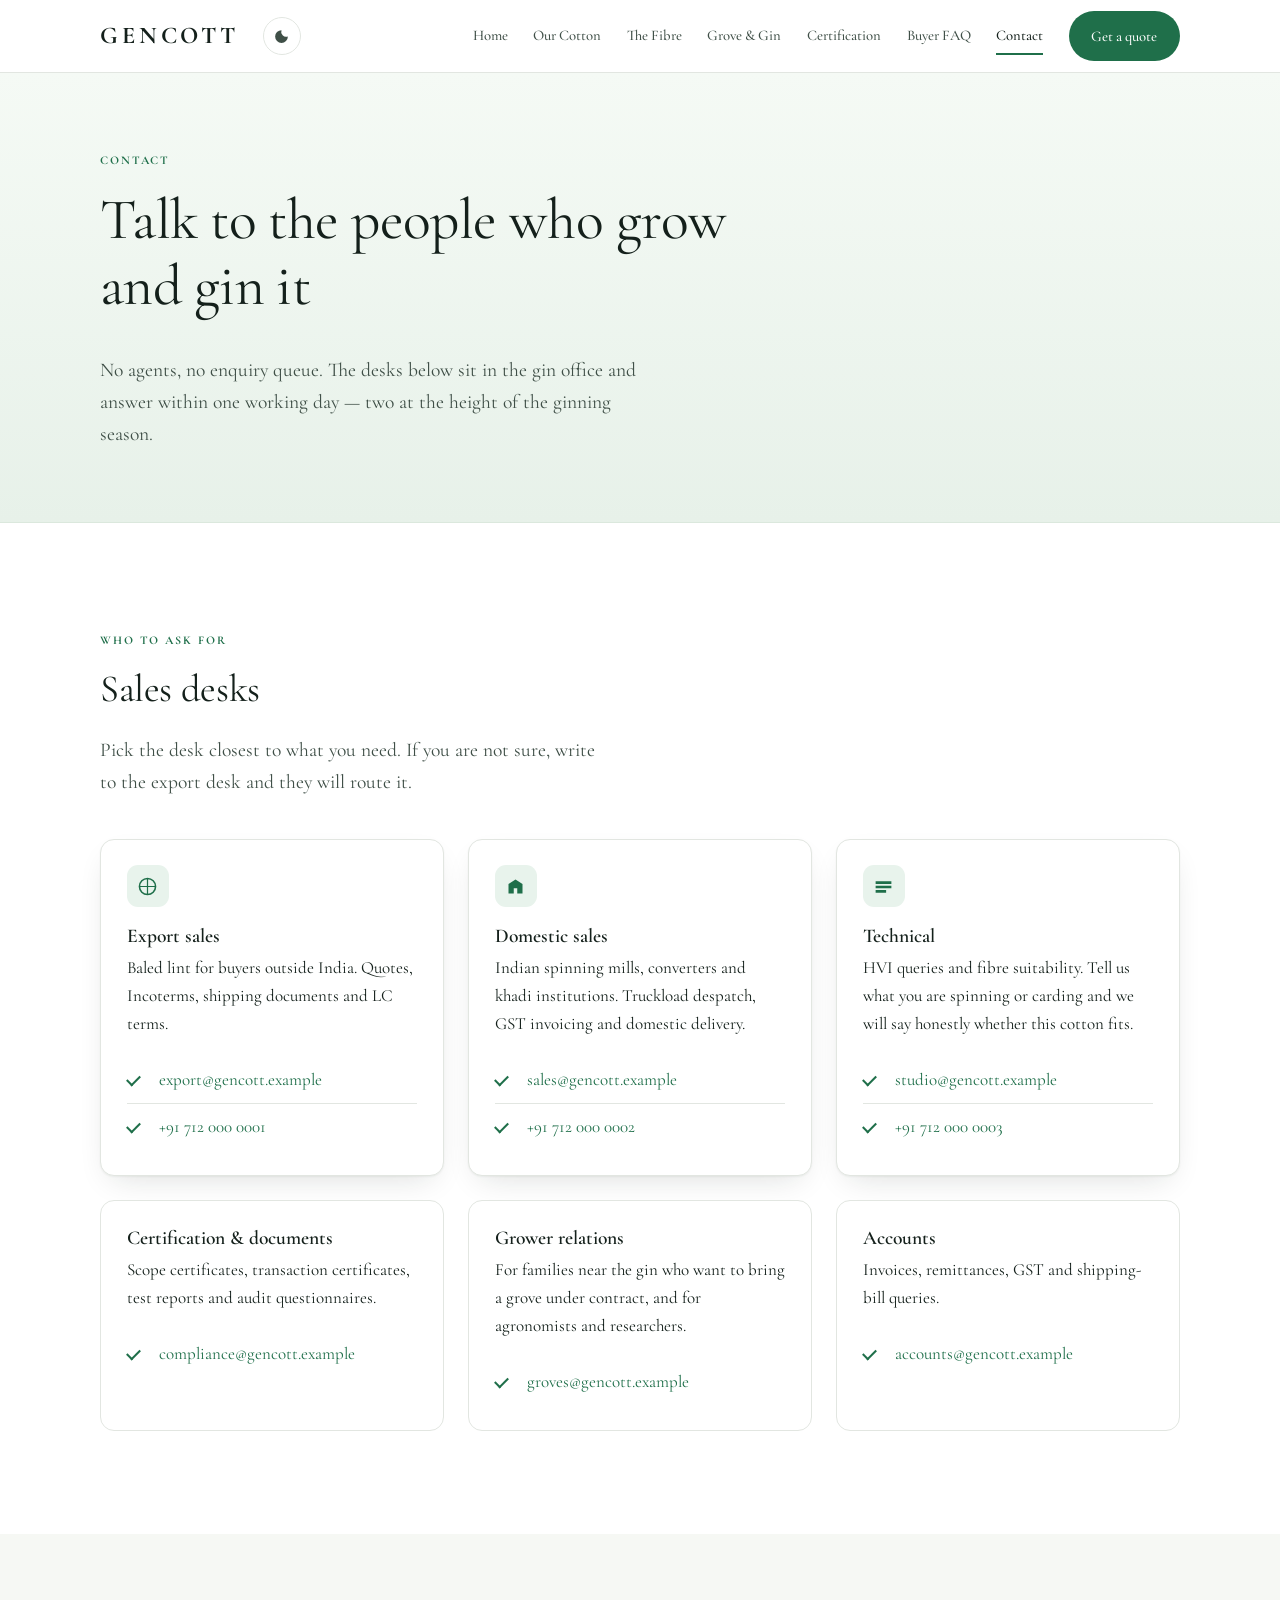
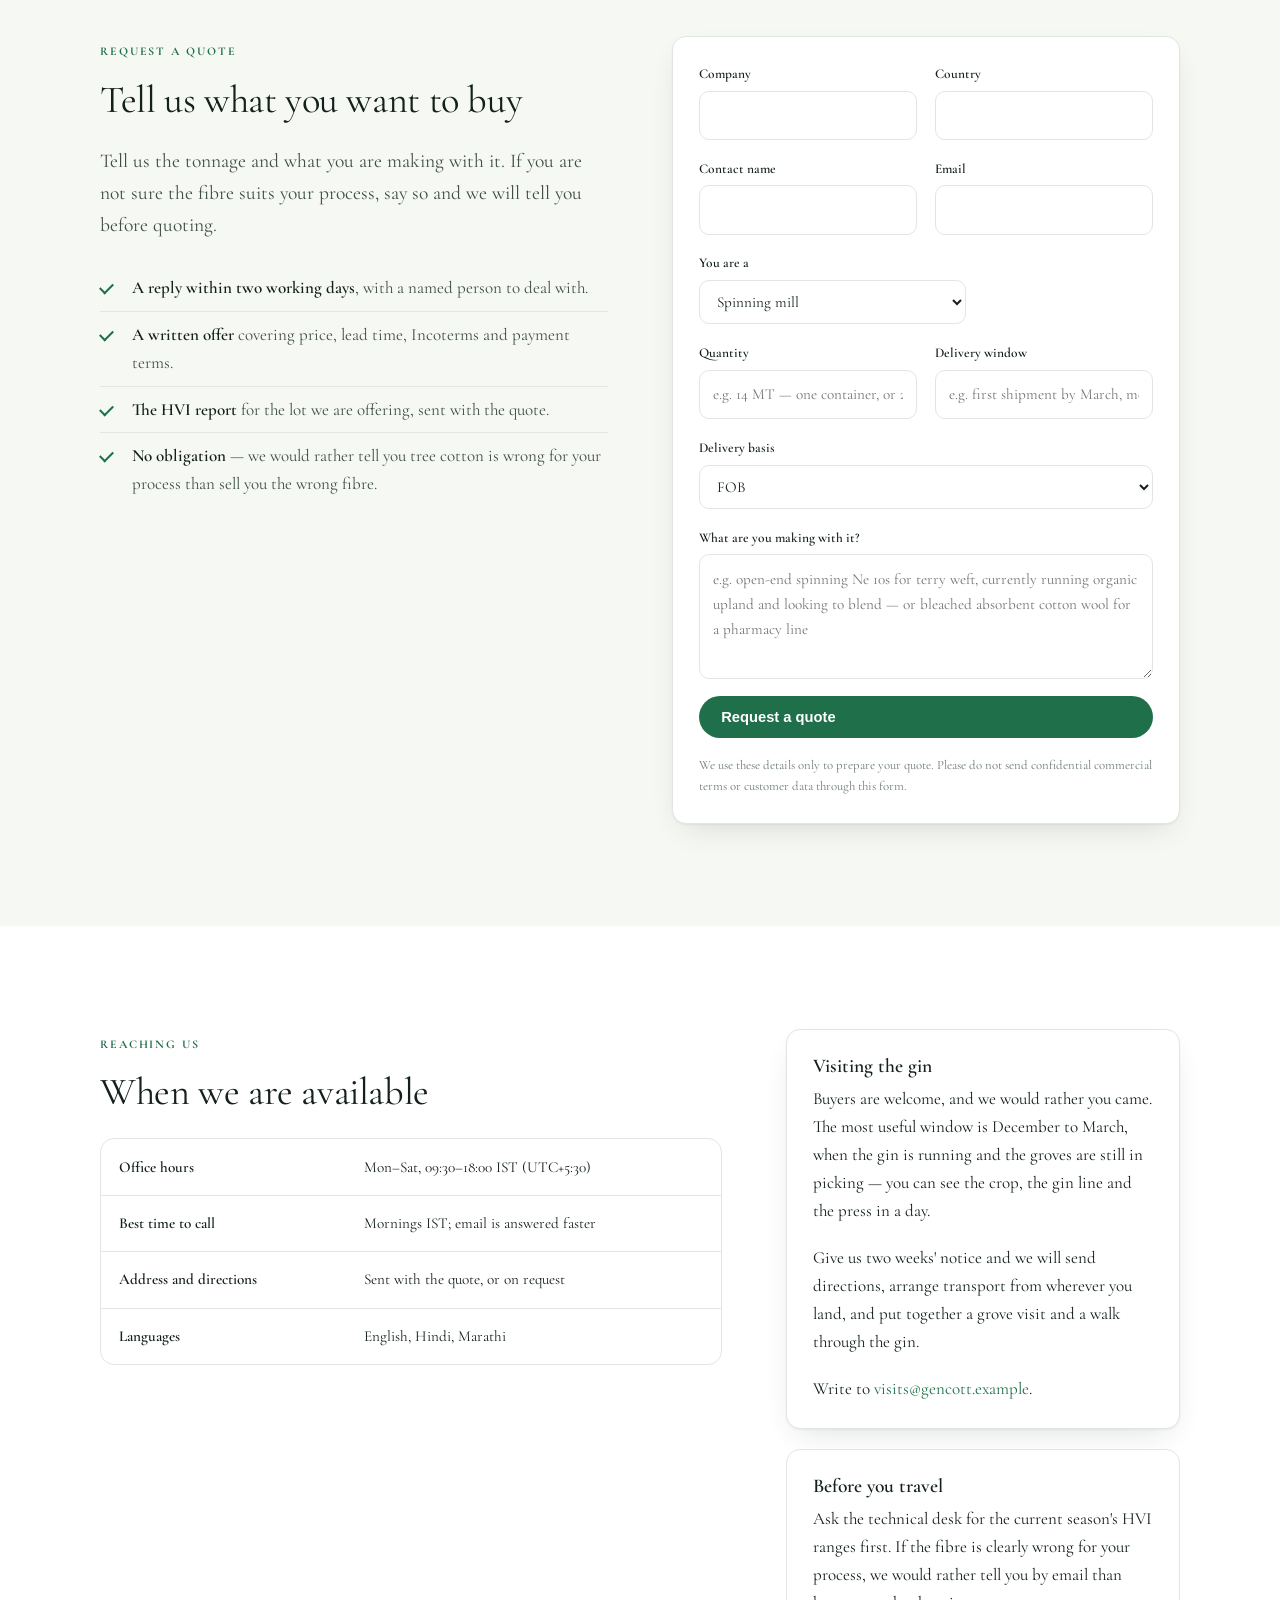
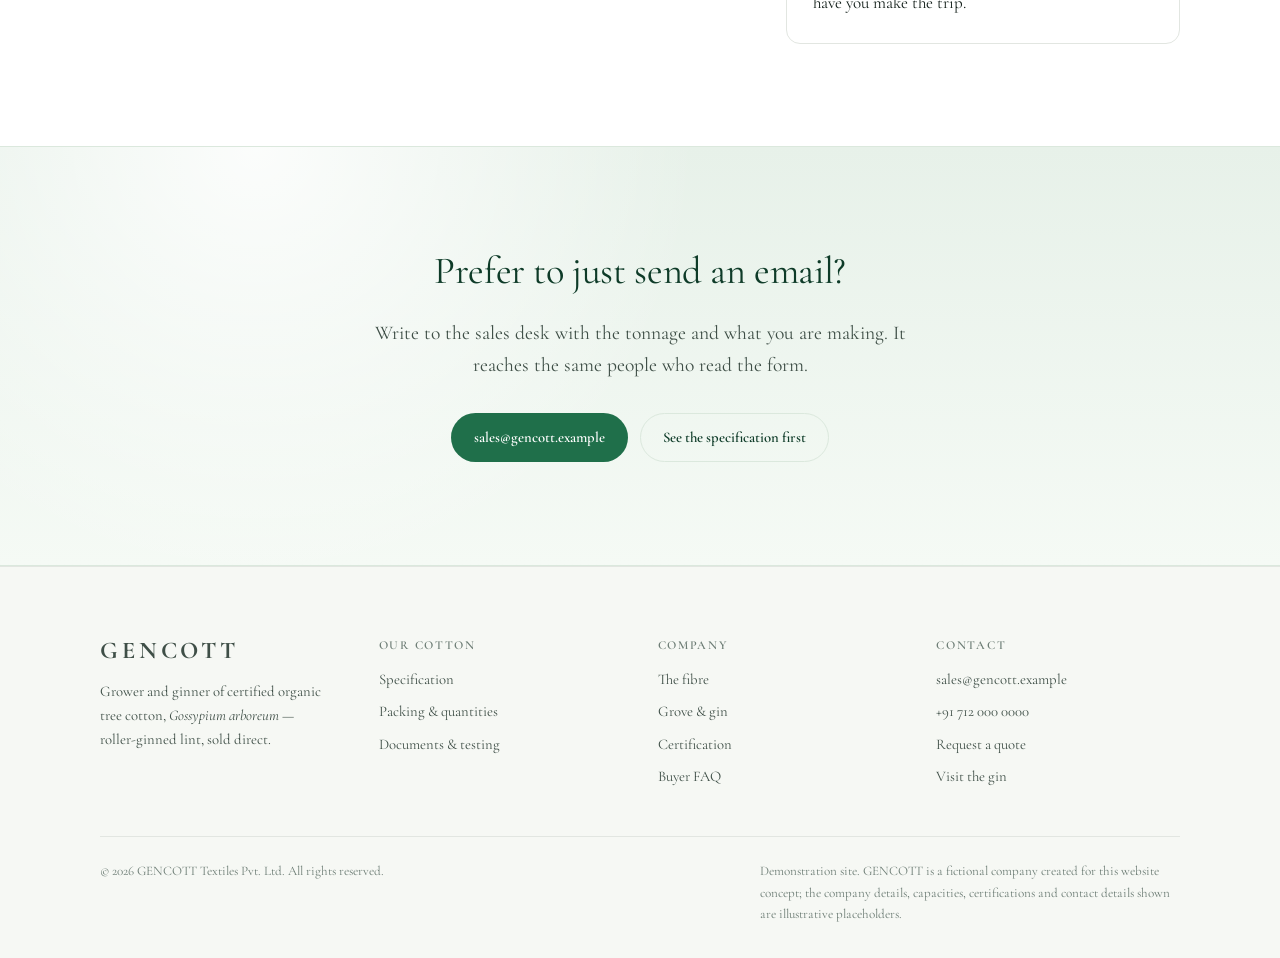
==== commit 979bdd85: "name change" ====
--- a/contact.html
+++ b/contact.html
@@ -3,8 +3,11 @@
 <head>
 <meta charset="utf-8">
 <meta name="viewport" content="width=device-width, initial-scale=1">
-<title>Contact &amp; Buy — Organic Tree Cotton Lint from the Gin | VERACOT</title>
-<meta name="description" content="Contact VERACOT to buy certified organic tree cotton lint. Export and domestic sales desks, technical fibre enquiries, and a quote request form.">
+<title>Contact &amp; Buy — Organic Tree Cotton Lint from the Gin | GENCOTT</title>
+<meta name="description" content="Contact GENCOTT to buy certified organic tree cotton lint. Export and domestic sales desks, technical fibre enquiries, and a quote request form.">
+<link rel="preconnect" href="https://fonts.googleapis.com">
+<link rel="preconnect" href="https://fonts.gstatic.com" crossorigin>
+<link rel="stylesheet" href="https://fonts.googleapis.com/css2?family=Cormorant+Garamond:ital,wght@0,300..700;1,300..700&display=swap">
 <link rel="stylesheet" href="css/styles.css">
 <link rel="icon" href="data:image/svg+xml,<svg xmlns='http://www.w3.org/2000/svg' viewBox='0 0 100 100'><circle cx='50' cy='50' r='50' fill='%231f6f4a'/><circle cx='50' cy='38' r='16' fill='white'/><circle cx='34' cy='54' r='13' fill='white'/><circle cx='66' cy='54' r='13' fill='white'/></svg>">
 </head>
@@ -13,15 +16,7 @@
 
 <header class="site-header">
   <div class="wrap header-inner">
-    <a class="logo" href="index.html">
-      <span class="logo-mark" aria-hidden="true">
-        <svg viewBox="0 0 24 24"><circle cx="12" cy="8" r="4.2"/><circle cx="7.6" cy="13.4" r="3.6"/><circle cx="16.4" cy="13.4" r="3.6"/><rect x="11.2" y="15" width="1.6" height="6" rx=".8"/></svg>
-      </span>
-      <span class="logo-text">
-        <span class="logo-name">VERACOT</span>
-        <span class="logo-sub">Organic Tree Cotton</span>
-      </span>
-    </a>
+    <a class="logo" href="index.html">GENCOTT</a>
 
     <button class="nav-toggle" aria-label="Toggle navigation" aria-expanded="false">
       <svg viewBox="0 0 24 24"><rect x="3" y="6" width="18" height="2" rx="1"/><rect x="3" y="11" width="18" height="2" rx="1"/><rect x="3" y="16" width="18" height="2" rx="1"/></svg>
@@ -73,7 +68,7 @@
           <h3>Export sales</h3>
           <p>Baled lint for buyers outside India. Quotes, Incoterms, shipping documents and LC terms.</p>
           <ul class="checks" style="margin-top:1rem">
-            <li><a href="mailto:export@veracot.example">export@veracot.example</a></li>
+            <li><a href="mailto:export@gencott.example">export@gencott.example</a></li>
             <li><a href="tel:+917120000001">+91 712 000 0001</a></li>
           </ul>
         </article>
@@ -82,7 +77,7 @@
           <h3>Domestic sales</h3>
           <p>Indian spinning mills, converters and khadi institutions. Truckload despatch, GST invoicing and domestic delivery.</p>
           <ul class="checks" style="margin-top:1rem">
-            <li><a href="mailto:sales@veracot.example">sales@veracot.example</a></li>
+            <li><a href="mailto:sales@gencott.example">sales@gencott.example</a></li>
             <li><a href="tel:+917120000002">+91 712 000 0002</a></li>
           </ul>
         </article>
@@ -91,7 +86,7 @@
           <h3>Technical</h3>
           <p>HVI queries and fibre suitability. Tell us what you are spinning or carding and we will say honestly whether this cotton fits.</p>
           <ul class="checks" style="margin-top:1rem">
-            <li><a href="mailto:studio@veracot.example">studio@veracot.example</a></li>
+            <li><a href="mailto:studio@gencott.example">studio@gencott.example</a></li>
             <li><a href="tel:+917120000003">+91 712 000 0003</a></li>
           </ul>
         </article>
@@ -99,21 +94,21 @@
           <h3>Certification &amp; documents</h3>
           <p>Scope certificates, transaction certificates, test reports and audit questionnaires.</p>
           <ul class="checks" style="margin-top:1rem">
-            <li><a href="mailto:compliance@veracot.example">compliance@veracot.example</a></li>
+            <li><a href="mailto:compliance@gencott.example">compliance@gencott.example</a></li>
           </ul>
         </article>
         <article class="card reveal">
           <h3>Grower relations</h3>
           <p>For families near the gin who want to bring a grove under contract, and for agronomists and researchers.</p>
           <ul class="checks" style="margin-top:1rem">
-            <li><a href="mailto:groves@veracot.example">groves@veracot.example</a></li>
+            <li><a href="mailto:groves@gencott.example">groves@gencott.example</a></li>
           </ul>
         </article>
         <article class="card reveal">
           <h3>Accounts</h3>
           <p>Invoices, remittances, GST and shipping-bill queries.</p>
           <ul class="checks" style="margin-top:1rem">
-            <li><a href="mailto:accounts@veracot.example">accounts@veracot.example</a></li>
+            <li><a href="mailto:accounts@gencott.example">accounts@gencott.example</a></li>
           </ul>
         </article>
       </div>
@@ -247,7 +242,7 @@
             together a grove visit and a walk through the gin.
           </p>
           <p style="margin-bottom:0">
-            Write to <a href="mailto:visits@veracot.example">visits@veracot.example</a>.
+            Write to <a href="mailto:visits@gencott.example">visits@gencott.example</a>.
           </p>
         </div>
         <div class="card" style="margin-top:1.2rem">
@@ -268,7 +263,7 @@
         Write to the sales desk with the tonnage and what you are making. It reaches the same people who read the form.
       </p>
       <div class="band-actions">
-        <a class="btn btn-light" href="mailto:sales@veracot.example">sales@veracot.example</a>
+        <a class="btn btn-light" href="mailto:sales@gencott.example">sales@gencott.example</a>
         <a class="btn btn-outline-light" href="products.html">See the specification first</a>
       </div>
     </div>
@@ -280,15 +275,7 @@
   <div class="wrap">
     <div class="footer-grid">
       <div>
-        <a class="logo" href="index.html" style="margin-bottom:1rem">
-          <span class="logo-mark" aria-hidden="true">
-            <svg viewBox="0 0 24 24"><circle cx="12" cy="8" r="4.2"/><circle cx="7.6" cy="13.4" r="3.6"/><circle cx="16.4" cy="13.4" r="3.6"/><rect x="11.2" y="15" width="1.6" height="6" rx=".8"/></svg>
-          </span>
-          <span class="logo-text">
-            <span class="logo-name">VERACOT</span>
-            <span class="logo-sub">Organic Tree Cotton</span>
-          </span>
-        </a>
+        <a class="logo" href="index.html" style="margin-bottom:1rem">GENCOTT</a>
         <p style="color:var(--ink-soft);max-width:32ch">
           Grower and ginner of certified organic tree cotton, <em>Gossypium arboreum</em> — roller-ginned lint,
           sold direct.
@@ -314,7 +301,7 @@
       <div>
         <h4>Contact</h4>
         <ul>
-          <li><a href="mailto:sales@veracot.example">sales@veracot.example</a></li>
+          <li><a href="mailto:sales@gencott.example">sales@gencott.example</a></li>
           <li><a href="tel:+917120000000">+91 712 000 0000</a></li>
           <li><a href="contact.html#enquiry">Request a quote</a></li>
           <li><a href="contact.html#visit">Visit the gin</a></li>
@@ -322,9 +309,9 @@
       </div>
     </div>
     <div class="footer-bottom">
-      <span>© <span data-year>2026</span> VERACOT Textiles Pvt. Ltd. All rights reserved.</span>
+      <span>© <span data-year>2026</span> GENCOTT Textiles Pvt. Ltd. All rights reserved.</span>
       <span class="disclaimer">
-        Demonstration site. VERACOT is a fictional company created for this website concept; the company details,
+        Demonstration site. GENCOTT is a fictional company created for this website concept; the company details,
         capacities, certifications and contact details shown are illustrative placeholders.
       </span>
     </div>
--- a/css/styles.css
+++ b/css/styles.css
@@ -1,5 +1,5 @@
 /* ==========================================================================
-   VERACOT Organic Cotton Standard — design system
+   GENCOTT Organic Cotton Standard — design system
    ========================================================================== */
 
 :root {
@@ -27,8 +27,9 @@
   --on-cotton-faint: #6c7c74;
 
   /* Type */
-  --font-sans: "Helvetica Neue", Helvetica, Arial, sans-serif;
-  --font-serif: Georgia, "Times New Roman", serif;
+  --font-sans: "Cormorant Garamond", Garamond, Georgia, "Times New Roman", serif;
+  --font-serif: "Cormorant Garamond", Garamond, Georgia, "Times New Roman", serif;
+  --font-mono: "Cormorant Garamond", Garamond, Georgia, "Times New Roman", serif;
 
   /* Space */
   --wrap: 1160px;
@@ -147,18 +148,11 @@
 }
 .header-inner { display: flex; align-items: center; gap: 1.5rem; height: 72px; }
 
-.logo { display: flex; align-items: center; gap: .6rem; text-decoration: none; color: var(--ink); }
+.logo {
+  display: inline-block; text-decoration: none; color: var(--ink);
+  font-weight: 700; letter-spacing: .16em; font-size: 1.5rem; line-height: 1;
+}
 .logo:hover { text-decoration: none; }
-.logo-mark {
-  width: 38px; height: 38px; flex: 0 0 38px;
-  border-radius: 50%;
-  background: var(--green);
-  display: grid; place-items: center;
-}
-.logo-mark svg { width: 22px; height: 22px; fill: #fff; }
-.logo-text { display: flex; flex-direction: column; line-height: 1.05; }
-.logo-name { font-weight: 700; letter-spacing: .1em; font-size: 1rem; }
-.logo-sub { font-size: .6rem; letter-spacing: .18em; text-transform: uppercase; color: var(--ink-faint); }
 
 .nav { margin-left: auto; display: flex; align-items: center; gap: 1.6rem; }
 .nav a {
@@ -404,7 +398,7 @@
 .label-mock .ring svg { width: 40px; height: 40px; fill: #fff; }
 .label-mock .lm-name { font-weight: 700; letter-spacing: .14em; font-size: 1rem; }
 .label-mock .lm-sub { font-size: .66rem; letter-spacing: .16em; text-transform: uppercase; color: var(--ink-faint); margin-top: .2rem; }
-.label-mock .lm-id { font-size: .6rem; color: var(--ink-faint); margin-top: .8rem; font-family: ui-monospace, Menlo, monospace; }
+.label-mock .lm-id { font-size: .6rem; color: var(--ink-faint); margin-top: .8rem; font-family: var(--font-mono); }
 
 /* ---------- FAQ ---------- */
 details.faq {
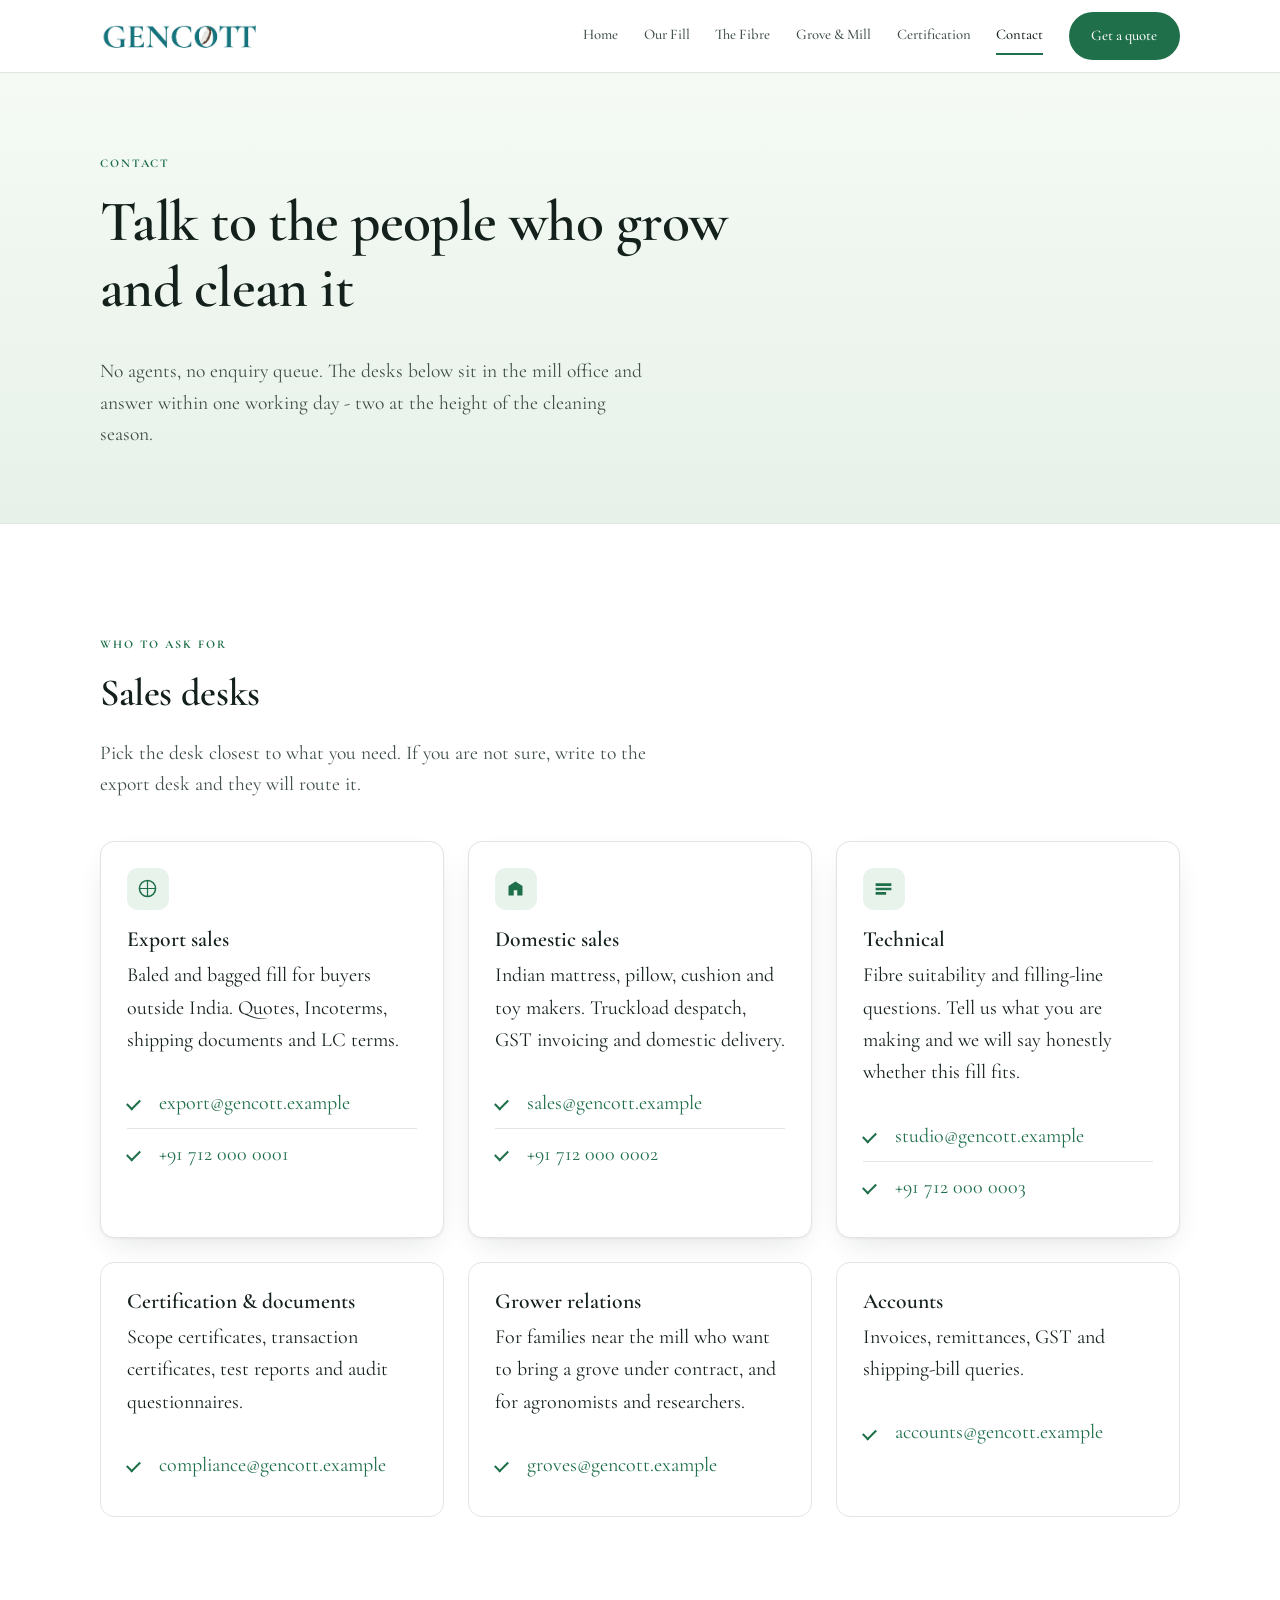
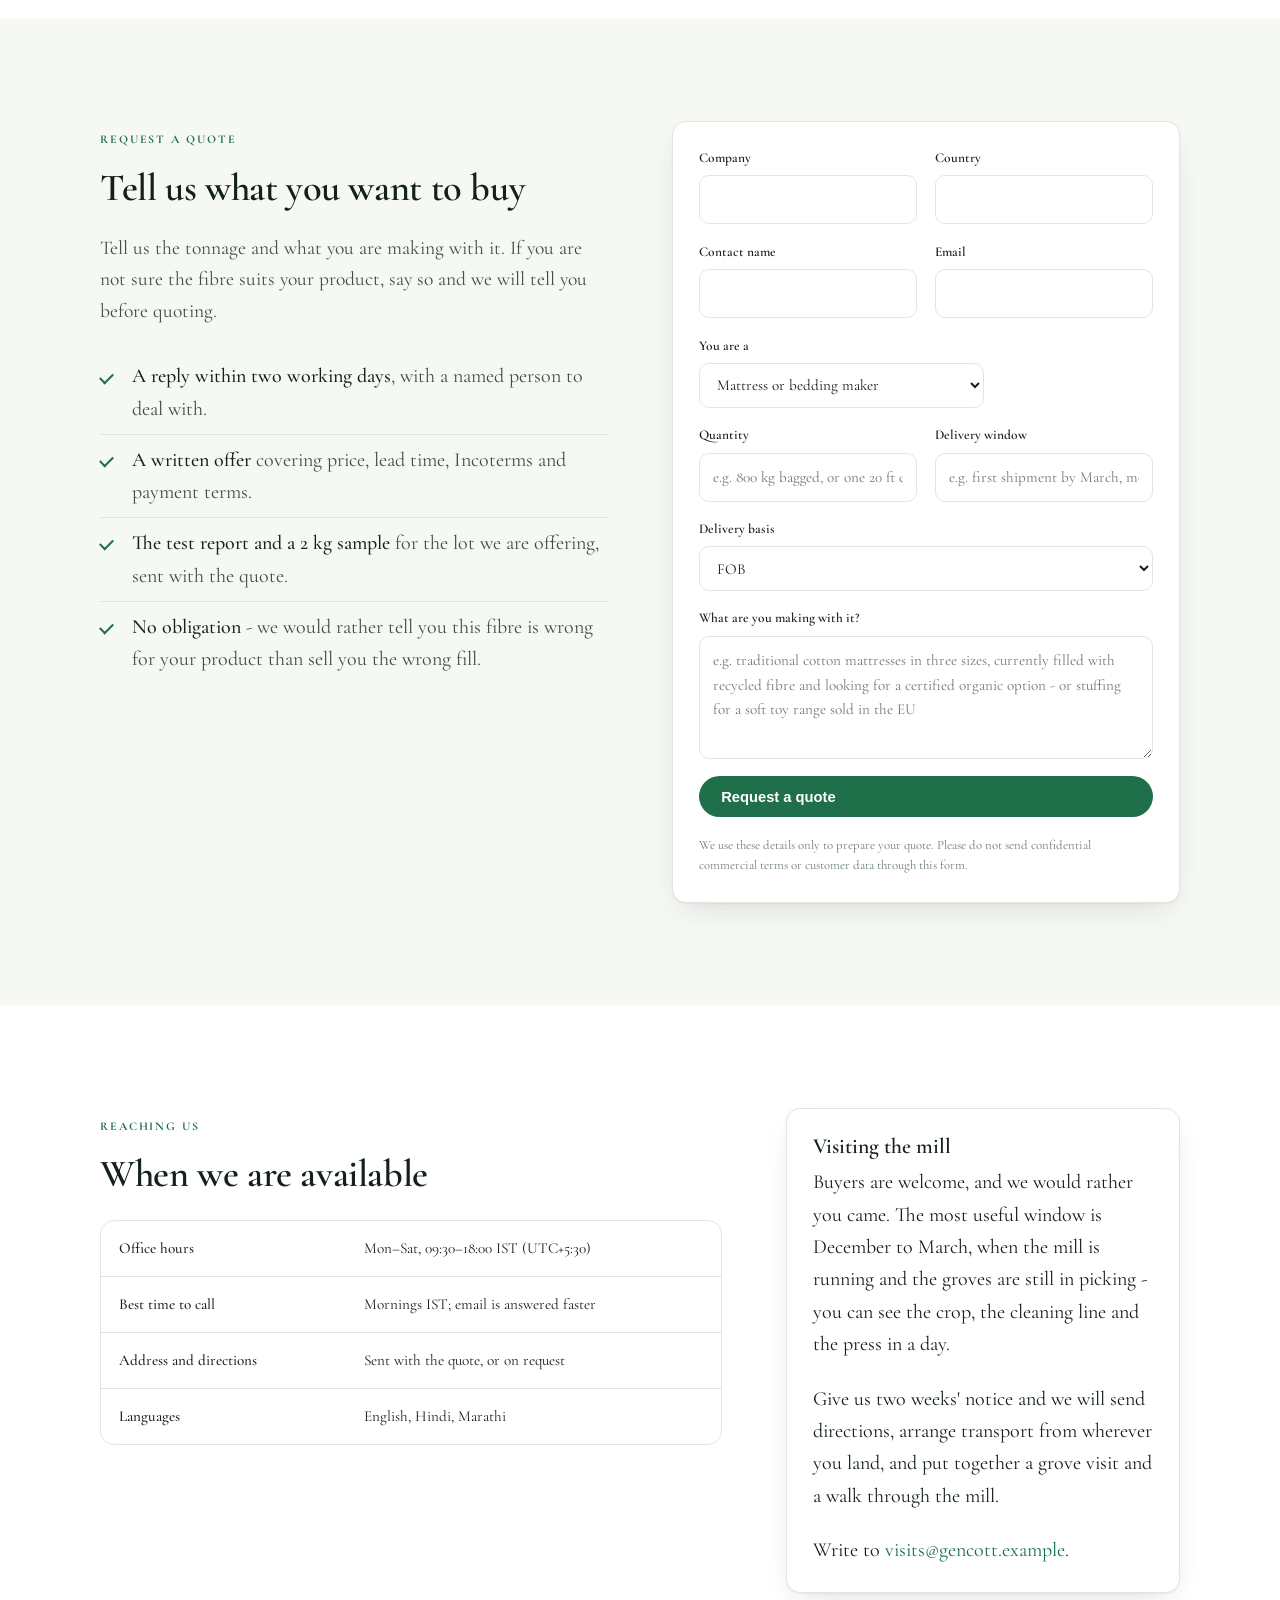
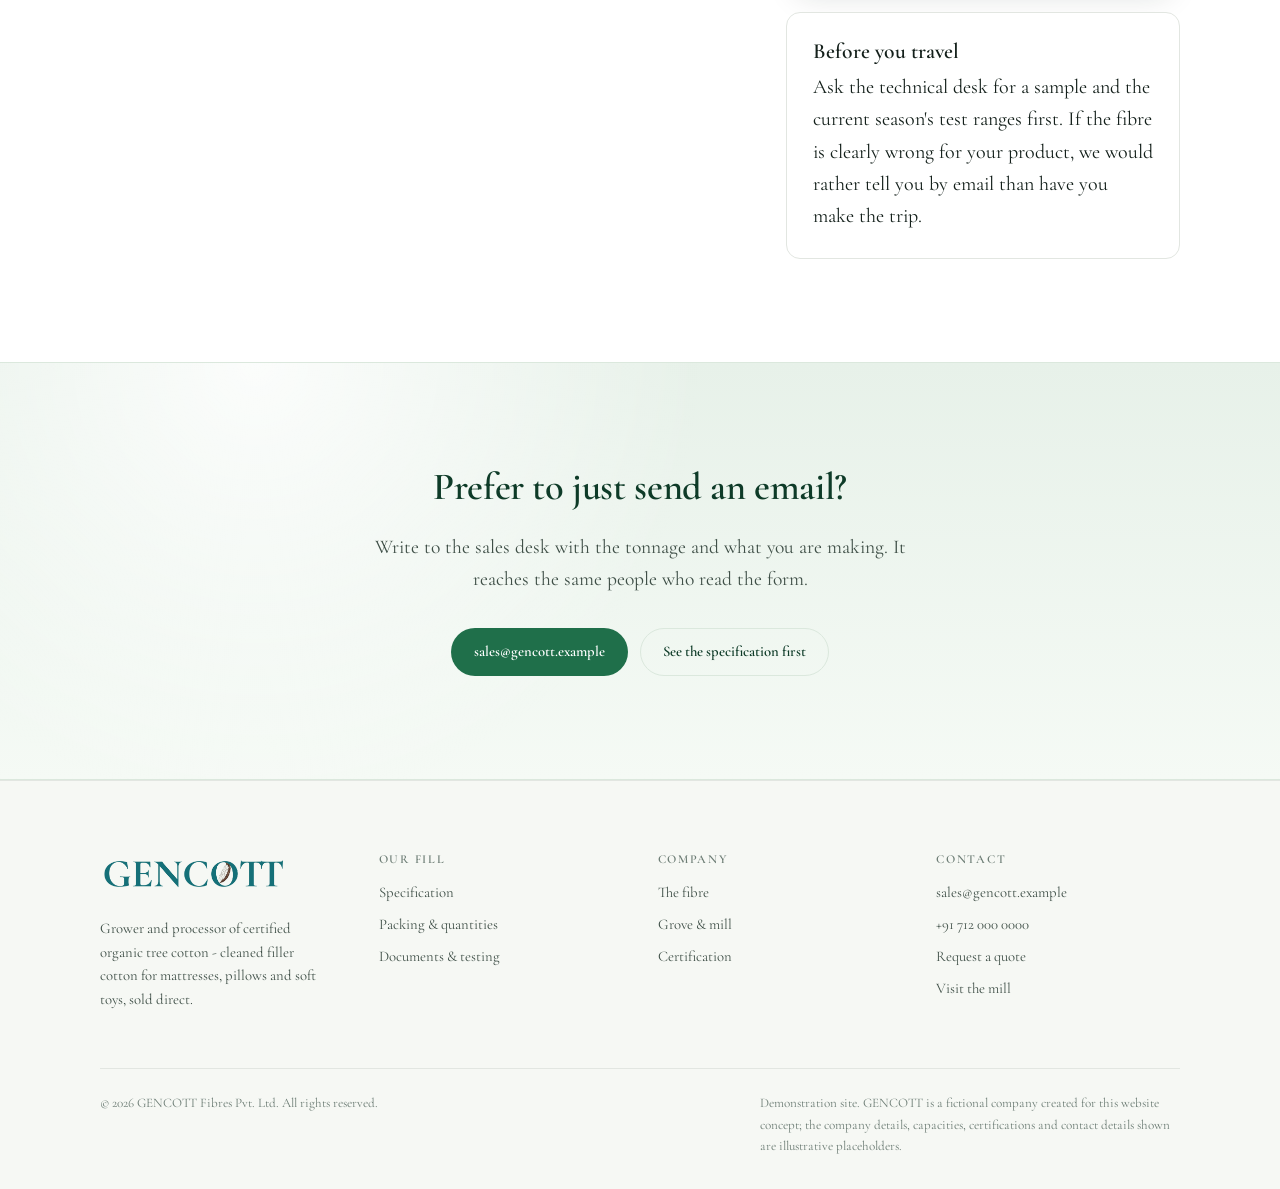
==== commit 51918428: "fix" ====
--- a/contact.html
+++ b/contact.html
@@ -3,8 +3,8 @@
 <head>
 <meta charset="utf-8">
 <meta name="viewport" content="width=device-width, initial-scale=1">
-<title>Contact &amp; Buy — Organic Tree Cotton Lint from the Gin | GENCOTT</title>
-<meta name="description" content="Contact GENCOTT to buy certified organic tree cotton lint. Export and domestic sales desks, technical fibre enquiries, and a quote request form.">
+<title>Contact &amp; Buy - Organic Tree Cotton Lint from the Gin | GENCOTT</title>
+<meta name="description" content="Contact GENCOTT to buy certified organic filling fibre. Export and domestic sales desks, technical enquiries, and a quote request form.">
 <link rel="preconnect" href="https://fonts.googleapis.com">
 <link rel="preconnect" href="https://fonts.gstatic.com" crossorigin>
 <link rel="stylesheet" href="https://fonts.googleapis.com/css2?family=Cormorant+Garamond:ital,wght@0,300..700;1,300..700&display=swap">
@@ -16,22 +16,18 @@
 
 <header class="site-header">
   <div class="wrap header-inner">
-    <a class="logo" href="index.html">GENCOTT</a>
+    <a class="logo" href="index.html"><img src="img/logo.jpg" alt="GENCOTT" width="2969" height="632" decoding="async"></a>
 
     <button class="nav-toggle" aria-label="Toggle navigation" aria-expanded="false">
       <svg viewBox="0 0 24 24"><rect x="3" y="6" width="18" height="2" rx="1"/><rect x="3" y="11" width="18" height="2" rx="1"/><rect x="3" y="16" width="18" height="2" rx="1"/></svg>
     </button>
-    <button class="theme-toggle" aria-label="Switch theme">
-      <svg viewBox="0 0 24 24"><path d="M12 3a9 9 0 1 0 9 9 7 7 0 0 1-9-9z"/></svg>
-    </button>
 
     <nav class="nav" aria-label="Main">
       <a href="index.html">Home</a>
-      <a href="products.html">Our Cotton</a>
+      <a href="products.html">Our Fill</a>
       <a href="tree-cotton.html">The Fibre</a>
-      <a href="manufacturing.html">Grove &amp; Gin</a>
+      <a href="manufacturing.html">Grove &amp; Mill</a>
       <a href="traceability.html">Certification</a>
-      <a href="faq.html">Buyer FAQ</a>
       <a href="contact.html" aria-current="page">Contact</a>
       <a class="btn btn-primary" href="contact.html#enquiry">Get a quote</a>
     </nav>
@@ -43,10 +39,10 @@
   <section class="page-hero">
     <div class="wrap">
       <span class="eyebrow">Contact</span>
-      <h1>Talk to the people who grow and gin it</h1>
+      <h1>Talk to the people who grow and clean it</h1>
       <p class="lede">
-        No agents, no enquiry queue. The desks below sit in the gin office and answer within one working day —
-        two at the height of the ginning season.
+        No agents, no enquiry queue. The desks below sit in the mill office and answer within one working day -
+        two at the height of the cleaning season.
       </p>
     </div>
   </section>
@@ -66,7 +62,7 @@
         <article class="card raised reveal">
           <span class="icon" aria-hidden="true"><svg viewBox="0 0 24 24"><circle cx="12" cy="12" r="9.2" fill="none" stroke="currentColor" stroke-width="1.8"/><path d="M12 2.8v18.4M2.8 12h18.4" stroke="currentColor" stroke-width="1.4" fill="none"/></svg></span>
           <h3>Export sales</h3>
-          <p>Baled lint for buyers outside India. Quotes, Incoterms, shipping documents and LC terms.</p>
+          <p>Baled and bagged fill for buyers outside India. Quotes, Incoterms, shipping documents and LC terms.</p>
           <ul class="checks" style="margin-top:1rem">
             <li><a href="mailto:export@gencott.example">export@gencott.example</a></li>
             <li><a href="tel:+917120000001">+91 712 000 0001</a></li>
@@ -75,7 +71,7 @@
         <article class="card raised reveal">
           <span class="icon" aria-hidden="true"><svg viewBox="0 0 24 24"><path d="M4 20V9l8-5 8 5v11h-6v-6h-4v6z"/></svg></span>
           <h3>Domestic sales</h3>
-          <p>Indian spinning mills, converters and khadi institutions. Truckload despatch, GST invoicing and domestic delivery.</p>
+          <p>Indian mattress, pillow, cushion and toy makers. Truckload despatch, GST invoicing and domestic delivery.</p>
           <ul class="checks" style="margin-top:1rem">
             <li><a href="mailto:sales@gencott.example">sales@gencott.example</a></li>
             <li><a href="tel:+917120000002">+91 712 000 0002</a></li>
@@ -84,7 +80,7 @@
         <article class="card raised reveal">
           <span class="icon" aria-hidden="true"><svg viewBox="0 0 24 24"><path d="M3 6h18v3H3zm0 5h18v3H3zm0 5h12v3H3z"/></svg></span>
           <h3>Technical</h3>
-          <p>HVI queries and fibre suitability. Tell us what you are spinning or carding and we will say honestly whether this cotton fits.</p>
+          <p>Fibre suitability and filling-line questions. Tell us what you are making and we will say honestly whether this fill fits.</p>
           <ul class="checks" style="margin-top:1rem">
             <li><a href="mailto:studio@gencott.example">studio@gencott.example</a></li>
             <li><a href="tel:+917120000003">+91 712 000 0003</a></li>
@@ -99,7 +95,7 @@
         </article>
         <article class="card reveal">
           <h3>Grower relations</h3>
-          <p>For families near the gin who want to bring a grove under contract, and for agronomists and researchers.</p>
+          <p>For families near the mill who want to bring a grove under contract, and for agronomists and researchers.</p>
           <ul class="checks" style="margin-top:1rem">
             <li><a href="mailto:groves@gencott.example">groves@gencott.example</a></li>
           </ul>
@@ -121,14 +117,14 @@
         <span class="eyebrow">Request a quote</span>
         <h2>Tell us what you want to buy</h2>
         <p class="lede">
-          Tell us the tonnage and what you are making with it. If you are not sure the fibre suits your process,
+          Tell us the tonnage and what you are making with it. If you are not sure the fibre suits your product,
           say so and we will tell you before quoting.
         </p>
         <ul class="checks" style="margin-top:1.5rem">
           <li><strong>A reply within two working days</strong>, with a named person to deal with.</li>
           <li><strong>A written offer</strong> covering price, lead time, Incoterms and payment terms.</li>
-          <li><strong>The HVI report</strong> for the lot we are offering, sent with the quote.</li>
-          <li><strong>No obligation</strong> — we would rather tell you tree cotton is wrong for your process than sell you the wrong fibre.</li>
+          <li><strong>The test report and a 2 kg sample</strong> for the lot we are offering, sent with the quote.</li>
+          <li><strong>No obligation</strong> - we would rather tell you this fibre is wrong for your product than sell you the wrong fill.</li>
         </ul>
       </div>
 
@@ -158,11 +154,11 @@
             <div class="field">
               <label for="role">You are a</label>
               <select id="role" name="role">
-                <option selected>Spinning mill</option>
-                <option>Absorbent or surgical cotton maker</option>
-                <option>Khadi institution or handloom unit</option>
-                <option>Converter or processor</option>
-                <option>Brand sourcing for a nominated mill</option>
+                <option selected>Mattress or bedding maker</option>
+                <option>Pillow and cushion maker</option>
+                <option>Soft toy or nursery goods maker</option>
+                <option>Quilting or upholstery workshop</option>
+                <option>Brand sourcing for a nominated factory</option>
                 <option>Importer or distributor</option>
               </select>
             </div>
@@ -170,7 +166,7 @@
           <div class="field-row">
             <div class="field">
               <label for="quantity">Quantity</label>
-              <input id="quantity" name="quantity" type="text" placeholder="e.g. 14 MT — one container, or 28 MT">
+              <input id="quantity" name="quantity" type="text" placeholder="e.g. 800 kg bagged, or one 20 ft container">
             </div>
             <div class="field">
               <label for="delivery">Delivery window</label>
@@ -180,15 +176,15 @@
           <div class="field">
             <label for="incoterm">Delivery basis</label>
             <select id="incoterm" name="incoterm">
-              <option>Ex works at the gin</option>
+              <option>Ex works at the mill</option>
               <option selected>FOB</option>
-              <option>CIF — tell us the port</option>
+              <option>CIF - tell us the port</option>
               <option>Domestic delivery within India</option>
             </select>
           </div>
           <div class="field">
             <label for="spec">What are you making with it?</label>
-            <textarea id="spec" name="spec" rows="4" placeholder="e.g. open-end spinning Ne 10s for terry weft, currently running organic upland and looking to blend — or bleached absorbent cotton wool for a pharmacy line"></textarea>
+            <textarea id="spec" name="spec" rows="4" placeholder="e.g. traditional cotton mattresses in three sizes, currently filled with recycled fibre and looking for a certified organic option - or stuffing for a soft toy range sold in the EU"></textarea>
           </div>
           <button class="btn btn-primary" type="submit">Request a quote</button>
           <p class="form-note form-result" role="status" hidden></p>
@@ -231,15 +227,15 @@
       </div>
       <div class="reveal">
         <div class="card raised">
-          <h3>Visiting the gin</h3>
+          <h3>Visiting the mill</h3>
           <p>
             Buyers are welcome, and we would rather you came. The most useful window is December to March, when
-            the gin is running and the groves are still in picking — you can see the crop, the gin line and the
+            the mill is running and the groves are still in picking - you can see the crop, the cleaning line and the
             press in a day.
           </p>
           <p>
             Give us two weeks' notice and we will send directions, arrange transport from wherever you land, and put
-            together a grove visit and a walk through the gin.
+            together a grove visit and a walk through the mill.
           </p>
           <p style="margin-bottom:0">
             Write to <a href="mailto:visits@gencott.example">visits@gencott.example</a>.
@@ -248,8 +244,8 @@
         <div class="card" style="margin-top:1.2rem">
           <h3>Before you travel</h3>
           <p style="margin-bottom:0">
-            Ask the technical desk for the current season's HVI ranges first. If the fibre is clearly wrong for
-            your process, we would rather tell you by email than have you make the trip.
+            Ask the technical desk for a sample and the current season's test ranges first. If the fibre is
+            clearly wrong for your product, we would rather tell you by email than have you make the trip.
           </p>
         </div>
       </div>
@@ -275,14 +271,14 @@
   <div class="wrap">
     <div class="footer-grid">
       <div>
-        <a class="logo" href="index.html" style="margin-bottom:1rem">GENCOTT</a>
+        <a class="logo" href="index.html" style="margin-bottom:1rem"><img src="img/logo.jpg" alt="GENCOTT" width="2969" height="632" loading="lazy" decoding="async"></a>
         <p style="color:var(--ink-soft);max-width:32ch">
-          Grower and ginner of certified organic tree cotton, <em>Gossypium arboreum</em> — roller-ginned lint,
-          sold direct.
+          Grower and processor of certified organic tree cotton - cleaned filler cotton for mattresses,
+          pillows and soft toys, sold direct.
         </p>
       </div>
       <div>
-        <h4>Our cotton</h4>
+        <h4>Our fill</h4>
         <ul>
           <li><a href="products.html#spec">Specification</a></li>
           <li><a href="products.html#packing">Packing &amp; quantities</a></li>
@@ -293,9 +289,8 @@
         <h4>Company</h4>
         <ul>
           <li><a href="tree-cotton.html">The fibre</a></li>
-          <li><a href="manufacturing.html">Grove &amp; gin</a></li>
+          <li><a href="manufacturing.html">Grove &amp; mill</a></li>
           <li><a href="traceability.html">Certification</a></li>
-          <li><a href="faq.html">Buyer FAQ</a></li>
         </ul>
       </div>
       <div>
@@ -304,12 +299,12 @@
           <li><a href="mailto:sales@gencott.example">sales@gencott.example</a></li>
           <li><a href="tel:+917120000000">+91 712 000 0000</a></li>
           <li><a href="contact.html#enquiry">Request a quote</a></li>
-          <li><a href="contact.html#visit">Visit the gin</a></li>
+          <li><a href="contact.html#visit">Visit the mill</a></li>
         </ul>
       </div>
     </div>
     <div class="footer-bottom">
-      <span>© <span data-year>2026</span> GENCOTT Textiles Pvt. Ltd. All rights reserved.</span>
+      <span>© <span data-year>2026</span> GENCOTT Fibres Pvt. Ltd. All rights reserved.</span>
       <span class="disclaimer">
         Demonstration site. GENCOTT is a fictional company created for this website concept; the company details,
         capacities, certifications and contact details shown are illustrative placeholders.
--- a/css/styles.css
+++ b/css/styles.css
@@ -1,5 +1,5 @@
 /* ==========================================================================
-   GENCOTT Organic Cotton Standard — design system
+   GENCOTT Organic Cotton Standard - design system
    ========================================================================== */
 
 :root {
@@ -17,7 +17,7 @@
   --accent: #b98b3c;
   --accent-light: #f8f1e2;
 
-  /* Cotton — the pale green-white used for the hero and closing bands */
+  /* Cotton - the pale green-white used for the hero and closing bands */
   --cotton: #f5faf5;
   --cotton-deep: #e7f1e9;
   --cotton-line: #dbe8dd;
@@ -29,7 +29,6 @@
   /* Type */
   --font-sans: "Cormorant Garamond", Garamond, Georgia, "Times New Roman", serif;
   --font-serif: "Cormorant Garamond", Garamond, Georgia, "Times New Roman", serif;
-  --font-mono: "Cormorant Garamond", Garamond, Georgia, "Times New Roman", serif;
 
   /* Space */
   --wrap: 1160px;
@@ -38,52 +37,6 @@
   --shadow: 0 1px 2px rgba(20, 32, 27, .05), 0 12px 32px -12px rgba(20, 32, 27, .16);
 }
 
-/* The light cotton palette is the default for everyone, including visitors whose
-   OS is set to dark. Dark is opt-in through the header toggle. */
-:root[data-theme="dark"] {
-  --ink: #e9efe9;
-  --ink-soft: #b6c4bb;
-  --ink-faint: #8b9c92;
-  --line: #26332c;
-  --bg: #0d1411;
-  --bg-alt: #121b16;
-  --green: #4caf83;
-  --green-dark: #2f8a61;
-  --green-light: #16281f;
-  --accent: #d8ab5f;
-  --accent-light: #221c11;
-  --cotton: #111c16;
-  --cotton-deep: #0b1310;
-  --cotton-line: #22302a;
-  --cotton-puff: rgba(255, 255, 255, .04);
-  --on-cotton: #eaf3ee;
-  --on-cotton-soft: #b6c4bb;
-  --on-cotton-faint: #8b9c92;
-  --shadow: 0 1px 2px rgba(0, 0, 0, .4), 0 14px 34px -14px rgba(0, 0, 0, .7);
-}
-
-:root[data-theme="light"] {
-  --ink: #14201b;
-  --ink-soft: #3f4f47;
-  --ink-faint: #6c7c74;
-  --line: #e2e6e1;
-  --bg: #ffffff;
-  --bg-alt: #f6f8f4;
-  --green: #1f6f4a;
-  --green-dark: #145136;
-  --green-light: #e8f3ec;
-  --accent: #b98b3c;
-  --accent-light: #f8f1e2;
-  --cotton: #f5faf5;
-  --cotton-deep: #e7f1e9;
-  --cotton-line: #dbe8dd;
-  --cotton-puff: rgba(255, 255, 255, .85);
-  --on-cotton: #0e3b28;
-  --on-cotton-soft: #3f4f47;
-  --on-cotton-faint: #6c7c74;
-  --shadow: 0 1px 2px rgba(20, 32, 27, .05), 0 12px 32px -12px rgba(20, 32, 27, .16);
-}
-
 * { box-sizing: border-box; }
 
 html { -webkit-text-size-adjust: 100%; scroll-behavior: smooth; }
@@ -93,8 +46,8 @@
   background: var(--bg);
   color: var(--ink);
   font-family: var(--font-sans);
-  font-size: 17px;
-  line-height: 1.65;
+  font-size: 20px;
+  line-height: 1.62;
   overflow-x: hidden;
   -webkit-font-smoothing: antialiased;
 }
@@ -106,7 +59,7 @@
 
 h1, h2, h3, h4 {
   font-family: var(--font-serif);
-  font-weight: 400;
+  font-weight: 600;
   line-height: 1.15;
   letter-spacing: -.01em;
   margin: 0 0 .6em;
@@ -114,8 +67,8 @@
 
 h1 { font-size: clamp(2.2rem, 5.2vw, 3.6rem); }
 h2 { font-size: clamp(1.65rem, 3.4vw, 2.4rem); }
-h3 { font-size: 1.22rem; font-family: var(--font-sans); font-weight: 600; letter-spacing: 0; }
-h4 { font-size: 1rem; font-family: var(--font-sans); font-weight: 600; letter-spacing: 0; }
+h3 { font-size: 1.35rem; font-family: var(--font-sans); font-weight: 600; letter-spacing: 0; }
+h4 { font-size: 1.12rem; font-family: var(--font-sans); font-weight: 600; letter-spacing: 0; }
 p { margin: 0 0 1.1em; }
 
 .wrap { width: 100%; max-width: var(--wrap); margin: 0 auto; padding: 0 var(--pad); }
@@ -148,11 +101,15 @@
 }
 .header-inner { display: flex; align-items: center; gap: 1.5rem; height: 72px; }
 
-.logo {
-  display: inline-block; text-decoration: none; color: var(--ink);
-  font-weight: 700; letter-spacing: .16em; font-size: 1.5rem; line-height: 1;
-}
+.logo { display: inline-block; text-decoration: none; line-height: 0; }
 .logo:hover { text-decoration: none; }
+.logo img { display: block; height: 34px; width: auto; }
+/* The wordmark is a JPEG on a white ground. The header is white, so it sits
+   there invisibly; the footer is tinted, so multiply drops the white out.
+   Deliberately NOT applied in the header, which is translucent and sticky -
+   there it would blend with whatever dark photo scrolled underneath. */
+.site-footer .logo img { height: 40px; mix-blend-mode: multiply; }
+@media (max-width: 560px) { .logo img { height: 27px; } }
 
 .nav { margin-left: auto; display: flex; align-items: center; gap: 1.6rem; }
 .nav a {
@@ -163,7 +120,7 @@
 .nav a:hover { color: var(--ink); text-decoration: none; }
 .nav a[aria-current="page"] { color: var(--ink); border-bottom-color: var(--green); }
 
-/* `.nav a` outranks `.btn` on specificity — restore the button's own box and colour */
+/* `.nav a` outranks `.btn` on specificity - restore the button's own box and colour */
 .nav a.btn { padding: .72rem 1.35rem; border-bottom: 1px solid transparent; }
 .nav a.btn-primary, .nav a.btn-primary:hover { color: #fff; }
 
@@ -182,19 +139,11 @@
 .btn-primary:hover { background: var(--green-dark); color: #fff; }
 .btn-ghost { border-color: var(--line); color: var(--ink); background: transparent; }
 .btn-ghost:hover { border-color: var(--green); color: var(--green); }
-/* Used inside .hero / .band — now pale, so these read as solid + outlined green */
+/* Used inside .hero / .band - now pale, so these read as solid + outlined green */
 .btn-light { background: var(--green); color: #fff; }
 .btn-light:hover { background: var(--green-dark); color: #fff; }
 .btn-outline-light { border-color: var(--cotton-line); color: var(--on-cotton); background: transparent; }
 .btn-outline-light:hover { border-color: var(--green); color: var(--green); }
-
-.theme-toggle {
-  width: 38px; height: 38px; border-radius: 50%;
-  border: 1px solid var(--line); background: transparent; color: var(--ink-soft);
-  display: grid; place-items: center; cursor: pointer; flex: 0 0 38px;
-}
-.theme-toggle:hover { color: var(--green); border-color: var(--green); }
-.theme-toggle svg { width: 17px; height: 17px; fill: currentColor; }
 
 .nav-toggle { display: none; }
 
@@ -214,7 +163,6 @@
     border-radius: 10px; cursor: pointer; color: var(--ink);
   }
   .nav-toggle svg { width: 20px; height: 20px; fill: currentColor; }
-  .header-inner .theme-toggle { margin-left: .5rem; }
 }
 
 /* ---------- Hero ---------- */
@@ -239,7 +187,7 @@
 }
 .hero .wrap { position: relative; z-index: 2; }
 .hero-inner { display: grid; gap: clamp(2rem, 5vw, 3.5rem); align-items: center; }
-@media (min-width: 980px) { .hero-inner { grid-template-columns: 1.05fr .95fr; } }
+@media (min-width: 980px) { .hero-inner { grid-template-columns: 1fr 1.15fr; } }
 .hero-art { display: none; }
 @media (min-width: 980px) { .hero-art { display: block; } }
 .hero-art img { display: block; width: 100%; height: auto; }
@@ -323,7 +271,7 @@
   width: 11px; height: 6px; border-left: 2px solid var(--green);
   border-bottom: 2px solid var(--green); transform: rotate(-45deg);
 }
-ul.checks strong { color: var(--ink); font-weight: 600; }
+ul.checks strong { color: var(--ink); font-weight: 500; }
 
 ul.plain { padding-left: 1.15rem; color: var(--ink-soft); }
 ul.plain li { margin-bottom: .4rem; }
@@ -358,7 +306,7 @@
 th, td { text-align: left; padding: .95rem 1.15rem; border-bottom: 1px solid var(--line); }
 thead th { background: var(--bg-alt); font-size: .78rem; letter-spacing: .1em; text-transform: uppercase; color: var(--ink-faint); font-weight: 700; }
 tbody tr:last-child td { border-bottom: 0; }
-td strong { font-weight: 600; }
+td strong { font-weight: 500; }
 
 /* ---------- Callout / band ---------- */
 .callout {
@@ -384,37 +332,6 @@
 .band .wrap { text-align: center; }
 .band .lede { color: var(--on-cotton-soft); max-width: 60ch; margin: 0 auto 2rem; }
 .band-actions { display: flex; gap: .8rem; justify-content: center; flex-wrap: wrap; }
-
-/* ---------- Label mock ---------- */
-.label-mock {
-  width: 200px; padding: 1.4rem 1rem 1.1rem; text-align: center;
-  border: 2px solid var(--green); border-radius: 18px;
-  background: var(--bg); box-shadow: var(--shadow);
-}
-.label-mock .ring {
-  width: 74px; height: 74px; margin: 0 auto .7rem; border-radius: 50%;
-  background: var(--green); display: grid; place-items: center;
-}
-.label-mock .ring svg { width: 40px; height: 40px; fill: #fff; }
-.label-mock .lm-name { font-weight: 700; letter-spacing: .14em; font-size: 1rem; }
-.label-mock .lm-sub { font-size: .66rem; letter-spacing: .16em; text-transform: uppercase; color: var(--ink-faint); margin-top: .2rem; }
-.label-mock .lm-id { font-size: .6rem; color: var(--ink-faint); margin-top: .8rem; font-family: var(--font-mono); }
-
-/* ---------- FAQ ---------- */
-details.faq {
-  border-bottom: 1px solid var(--line);
-  padding: 1.1rem 0;
-}
-details.faq summary {
-  cursor: pointer; font-weight: 600; list-style: none;
-  display: flex; justify-content: space-between; gap: 1rem; align-items: baseline;
-}
-details.faq summary::-webkit-details-marker { display: none; }
-details.faq summary::after {
-  content: "+"; color: var(--green); font-size: 1.3rem; line-height: 1; flex: 0 0 auto;
-}
-details.faq[open] summary::after { content: "–"; }
-details.faq p { margin: .9rem 0 0; color: var(--ink-soft); }
 
 /* ---------- Form ---------- */
 form.apply { display: grid; gap: 1.1rem; }
@@ -465,3 +382,87 @@
   padding: .6rem 1rem; z-index: 100;
 }
 .skip-link:focus { left: .5rem; top: .5rem; }
+
+/* ---------- Photography ----------
+   Source photographs live in img/photos/. Every photo carries an explicit
+   width/height so the layout does not shift while it loads. */
+
+/* A framed photograph used inside a content column. */
+.photo {
+  display: block; width: 100%; height: auto;
+  border-radius: var(--radius);
+  border: 1px solid var(--line);
+  box-shadow: var(--shadow);
+  background: var(--cotton);
+}
+.photo-tall { aspect-ratio: 4 / 5; object-fit: cover; }
+.hero-art .photo-tall { min-height: 30rem; }
+.photo-wide { aspect-ratio: 4 / 3; object-fit: cover; }
+
+/* Photograph plus a caption line, for figures that carry information. */
+figure.photo-fig { margin: 0; }
+figure.photo-fig figcaption {
+  margin-top: .7rem; font-size: .84rem; color: var(--ink-faint);
+  line-height: 1.5; max-width: 46ch;
+}
+
+/* Full-bleed photographic band with a statement over it. */
+.photo-band {
+  position: relative;
+  padding: clamp(8rem, 22vw, 15rem) 0;
+  background-color: #14201b;
+  background-position: center 42%;
+  background-size: cover;
+  background-repeat: no-repeat;
+  overflow: hidden;
+}
+.photo-band::before {
+  content: ""; position: absolute; inset: 0;
+  background: linear-gradient(180deg, rgba(10, 34, 24, .34) 0%, rgba(10, 34, 24, .72) 100%);
+}
+.photo-band .wrap { position: relative; z-index: 2; }
+.photo-band .eyebrow { color: #cfe3d6; }
+.photo-band h2 { color: #fff; max-width: 20ch; }
+.photo-band p { color: #dbe7df; max-width: 56ch; font-size: clamp(1.15rem, 2.2vw, 1.4rem); margin-bottom: 0; }
+@media (prefers-reduced-motion: no-preference) {
+  @media (min-width: 900px) { .photo-band { background-attachment: fixed; } }
+}
+
+/* A row of photographs telling a sequence. */
+.photo-row { display: grid; gap: 2rem; grid-template-columns: repeat(auto-fit, minmax(420px, 1fr)); }
+.photo-row img { aspect-ratio: 4 / 3; object-fit: cover; min-height: 20rem; }
+
+/* Photograph bled to the edge of a two-column split. */
+.split-photo img { border-radius: var(--radius); border: 1px solid var(--line); box-shadow: var(--shadow); }
+
+
+/* ---------- Type refinements for Cormorant Garamond ----------
+   The face has a small x-height and a light regular, so body copy needs a
+   larger size than a grotesque would, and inline bold needs pulling back:
+   at 700 in a serif it reads as a block of black rather than as emphasis. */
+strong, b { font-weight: 500; }
+.lede { font-weight: 400; }
+p { max-width: 74ch; }
+.hero p, .band p, .photo-band p, .lede { max-width: 62ch; }
+
+/* Let the section photographs run full width of their column and carry more presence. */
+figure.illus .photo, .split .photo { width: 100%; }
+.photo-wide { min-height: 22rem; }
+
+/* Pull the photo-row out past its text column on wide screens so the
+   photographs read as a band rather than as three inline thumbnails. */
+@media (min-width: 1100px) {
+  .photo-row { margin-left: calc(var(--pad) * -1); margin-right: calc(var(--pad) * -1); }
+}
+
+/* A grid child that breaks out across every column of a .split - used where a
+   photograph would otherwise be squeezed into the narrow column beside a table. */
+.split > .span-all { grid-column: 1 / -1; }
+
+/* Full-width figure: a letterbox crop so a wide photograph reads as a band
+   rather than towering over the section it belongs to. */
+.photo-panorama {
+  aspect-ratio: 21 / 9; object-fit: cover; object-position: center 55%;
+  width: 100%; min-height: 20rem;
+}
+@media (max-width: 700px) { .photo-panorama { aspect-ratio: 3 / 2; min-height: 0; } }
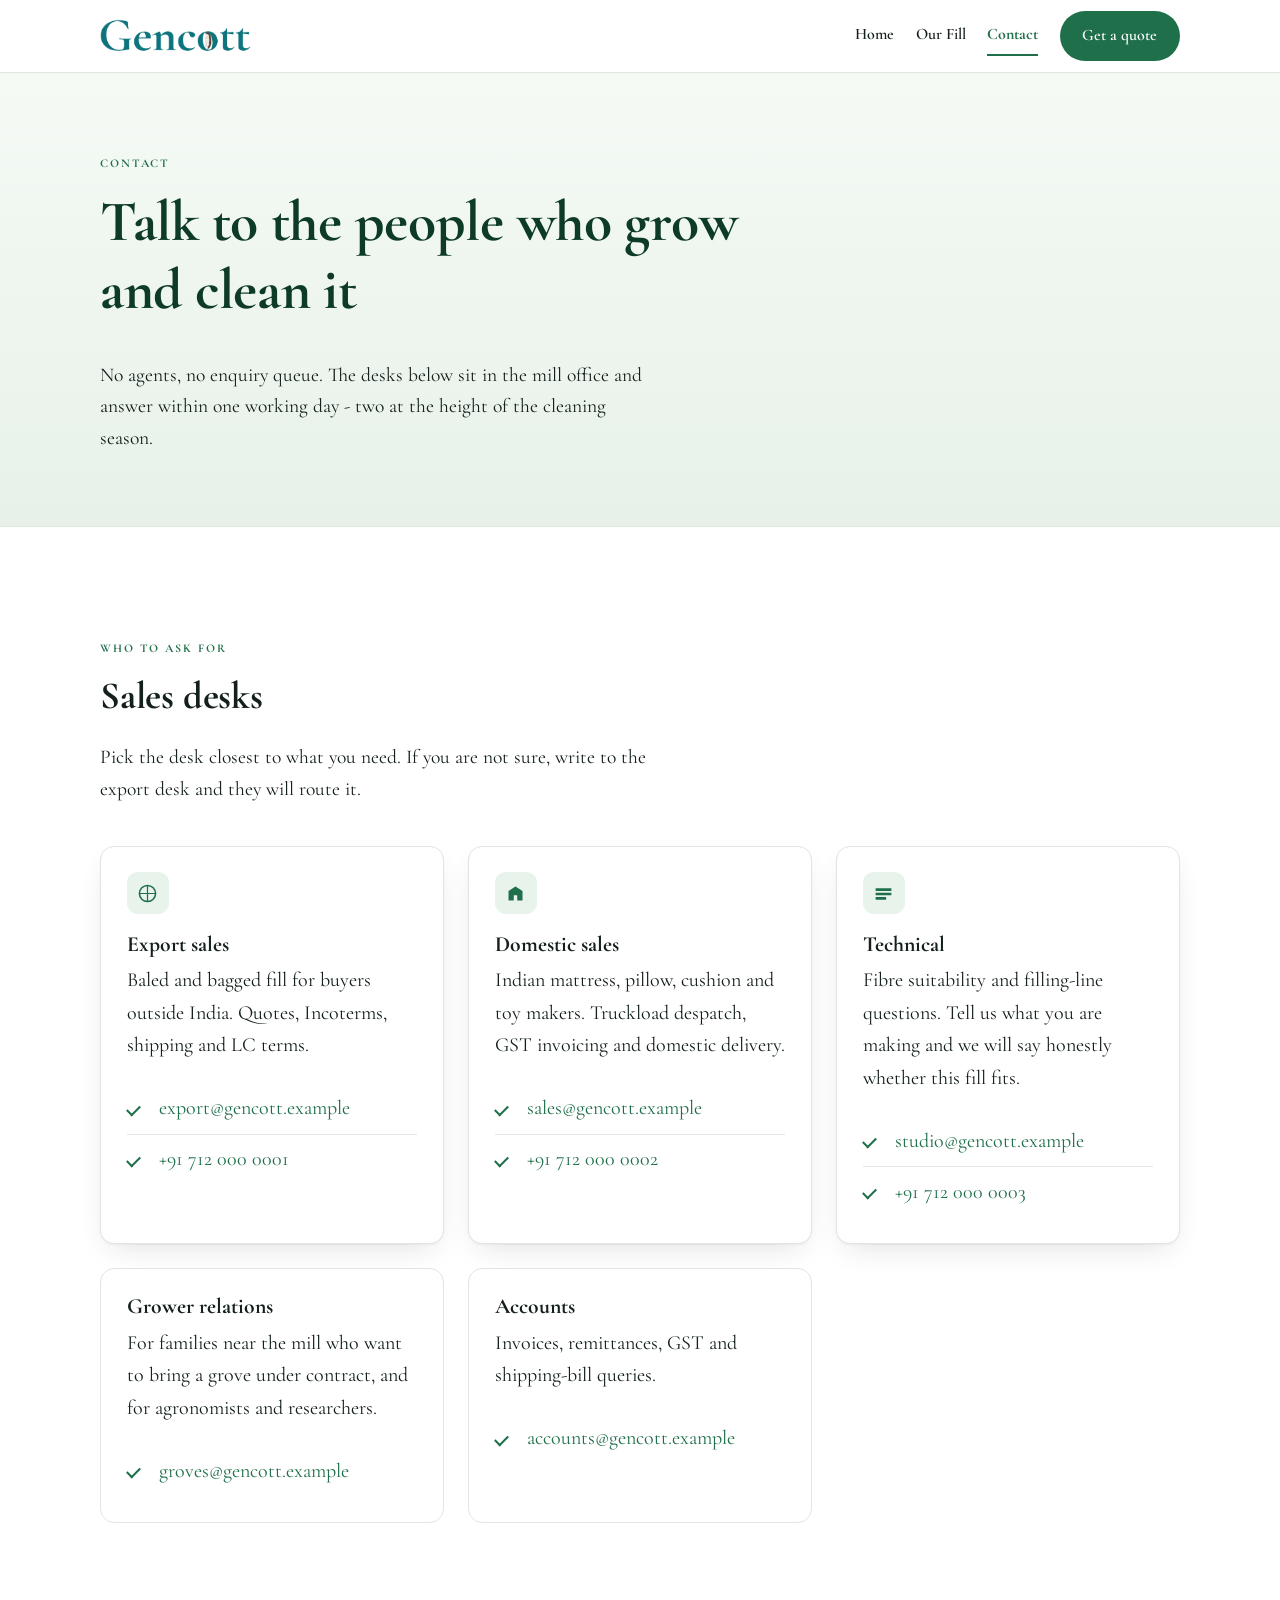
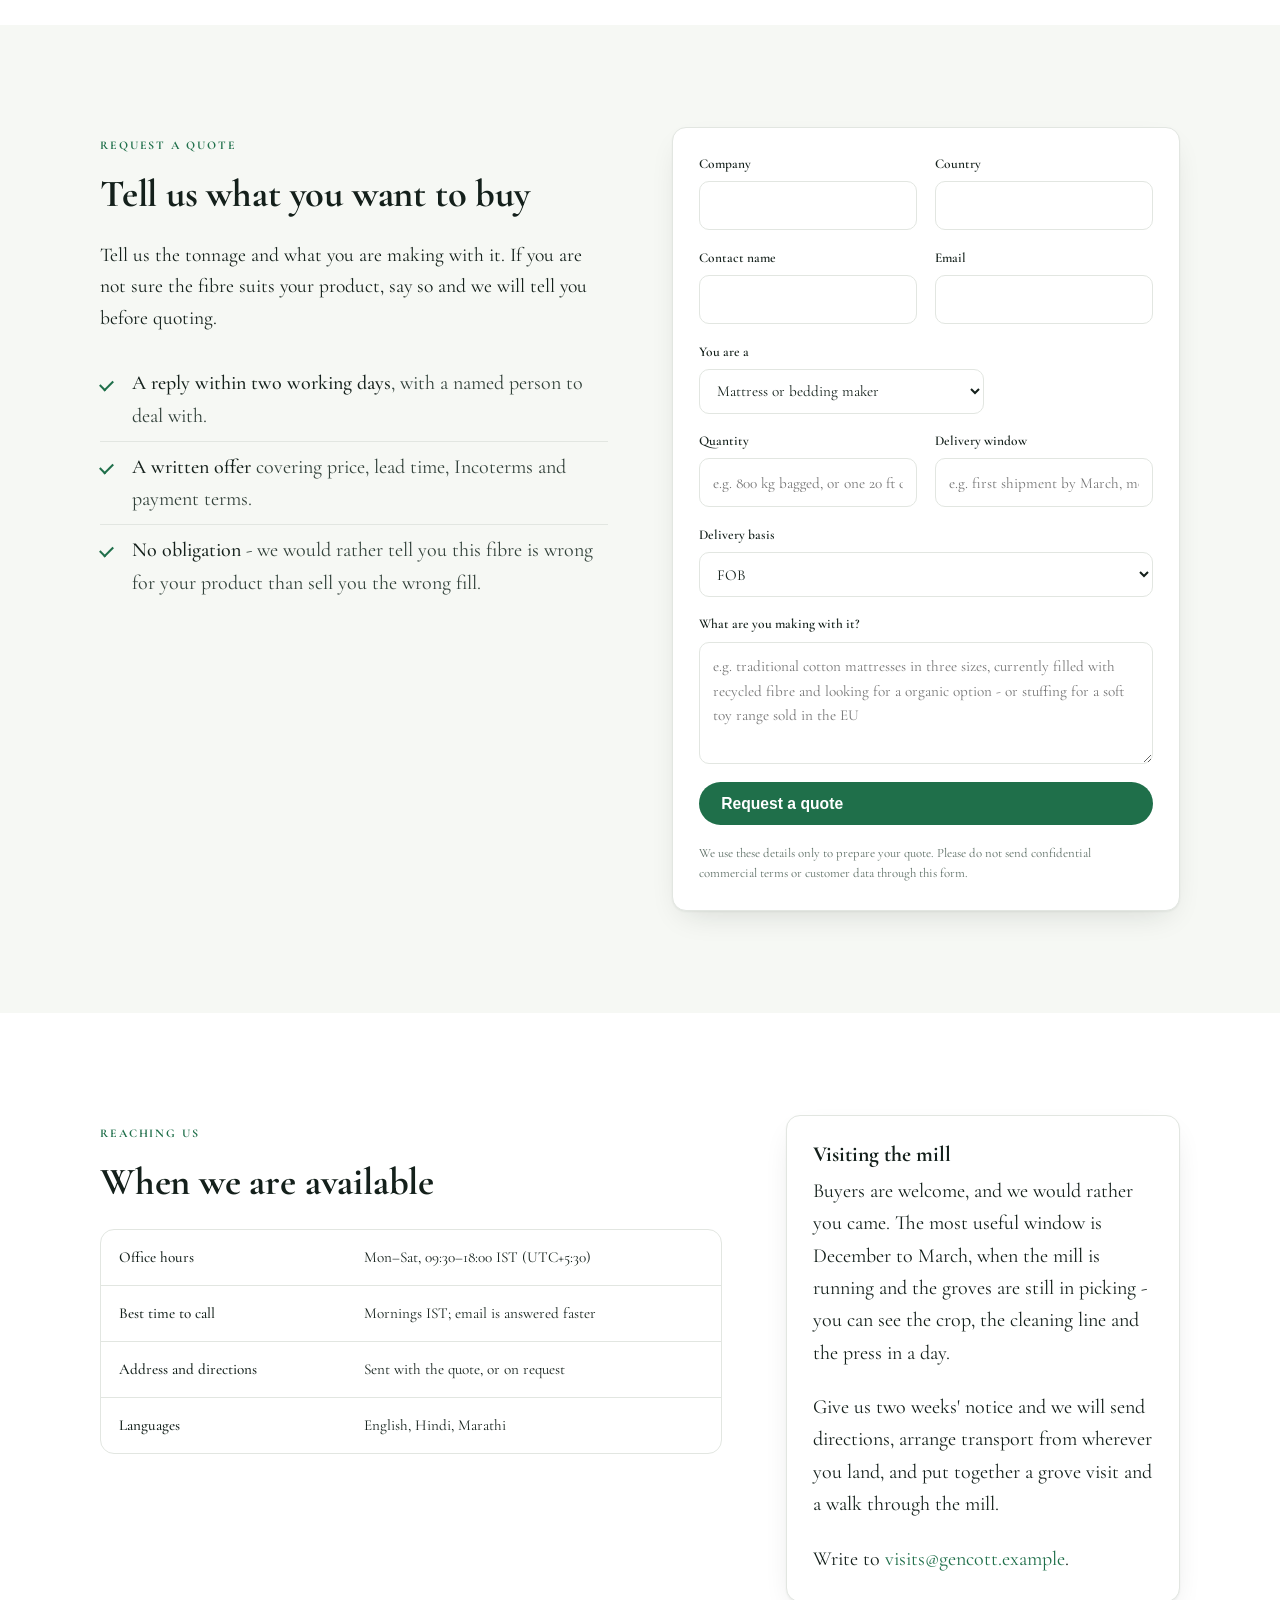
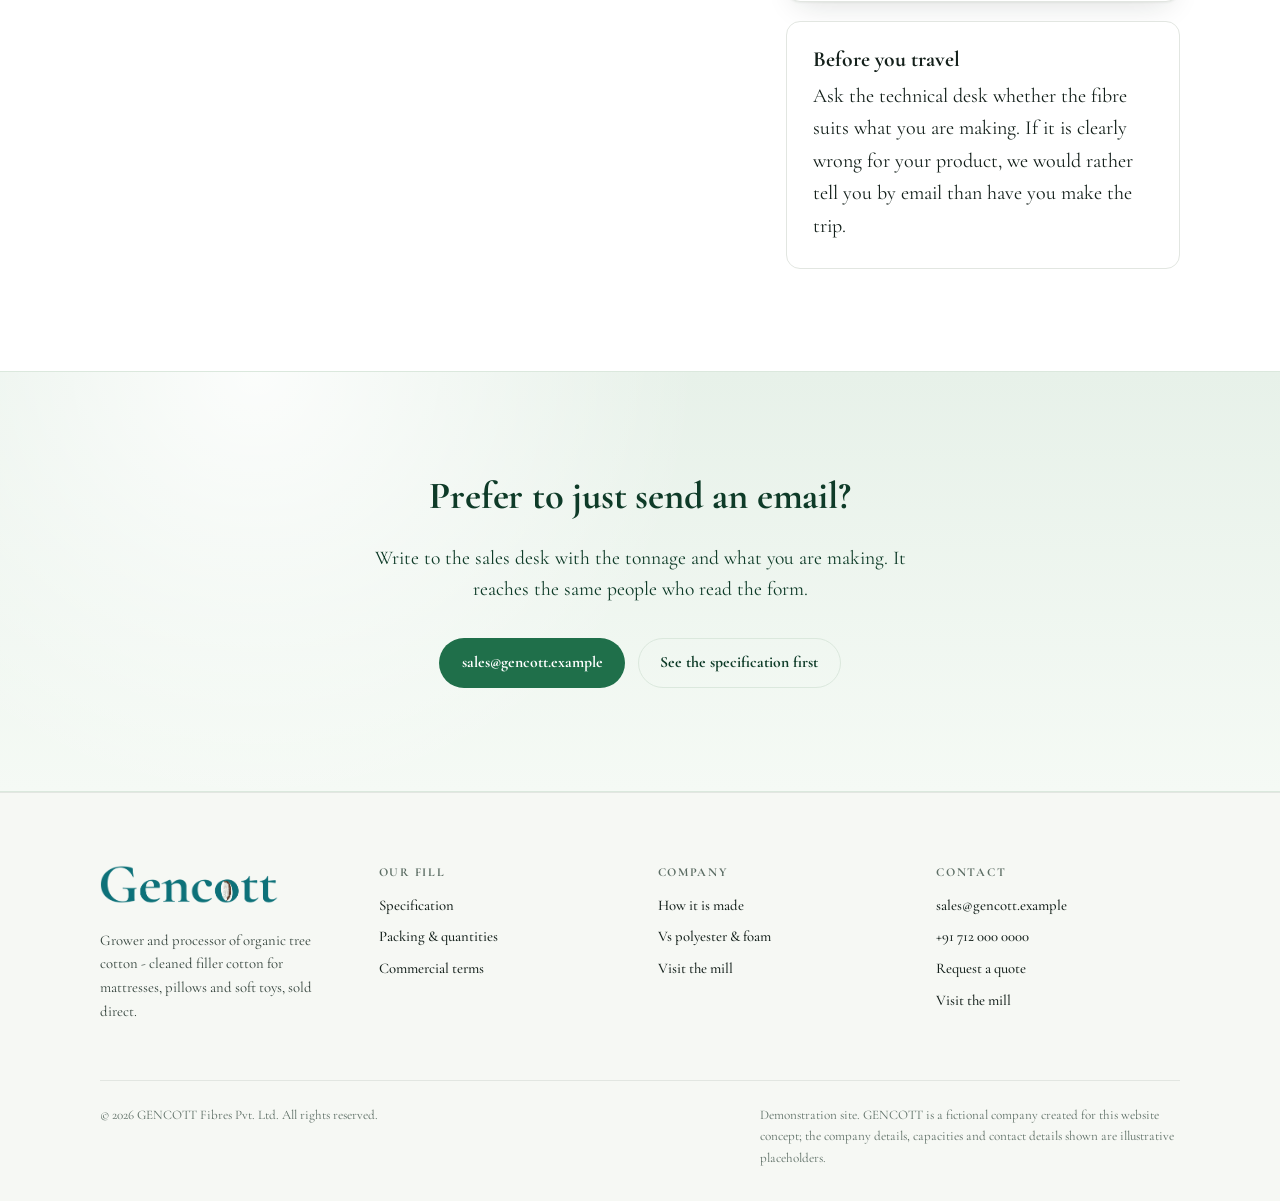
==== commit 2847c2f4: "fix" ====
--- a/contact.html
+++ b/contact.html
@@ -4,7 +4,7 @@
 <meta charset="utf-8">
 <meta name="viewport" content="width=device-width, initial-scale=1">
 <title>Contact &amp; Buy - Organic Tree Cotton Lint from the Gin | GENCOTT</title>
-<meta name="description" content="Contact GENCOTT to buy certified organic filling fibre. Export and domestic sales desks, technical enquiries, and a quote request form.">
+<meta name="description" content="Contact GENCOTT to buy organic filling fibre. Export and domestic sales desks, technical enquiries, and a quote request form.">
 <link rel="preconnect" href="https://fonts.googleapis.com">
 <link rel="preconnect" href="https://fonts.gstatic.com" crossorigin>
 <link rel="stylesheet" href="https://fonts.googleapis.com/css2?family=Cormorant+Garamond:ital,wght@0,300..700;1,300..700&display=swap">
@@ -25,9 +25,6 @@
     <nav class="nav" aria-label="Main">
       <a href="index.html">Home</a>
       <a href="products.html">Our Fill</a>
-      <a href="tree-cotton.html">The Fibre</a>
-      <a href="manufacturing.html">Grove &amp; Mill</a>
-      <a href="traceability.html">Certification</a>
       <a href="contact.html" aria-current="page">Contact</a>
       <a class="btn btn-primary" href="contact.html#enquiry">Get a quote</a>
     </nav>
@@ -62,7 +59,7 @@
         <article class="card raised reveal">
           <span class="icon" aria-hidden="true"><svg viewBox="0 0 24 24"><circle cx="12" cy="12" r="9.2" fill="none" stroke="currentColor" stroke-width="1.8"/><path d="M12 2.8v18.4M2.8 12h18.4" stroke="currentColor" stroke-width="1.4" fill="none"/></svg></span>
           <h3>Export sales</h3>
-          <p>Baled and bagged fill for buyers outside India. Quotes, Incoterms, shipping documents and LC terms.</p>
+          <p>Baled and bagged fill for buyers outside India. Quotes, Incoterms, shipping and LC terms.</p>
           <ul class="checks" style="margin-top:1rem">
             <li><a href="mailto:export@gencott.example">export@gencott.example</a></li>
             <li><a href="tel:+917120000001">+91 712 000 0001</a></li>
@@ -84,13 +81,6 @@
           <ul class="checks" style="margin-top:1rem">
             <li><a href="mailto:studio@gencott.example">studio@gencott.example</a></li>
             <li><a href="tel:+917120000003">+91 712 000 0003</a></li>
-          </ul>
-        </article>
-        <article class="card reveal">
-          <h3>Certification &amp; documents</h3>
-          <p>Scope certificates, transaction certificates, test reports and audit questionnaires.</p>
-          <ul class="checks" style="margin-top:1rem">
-            <li><a href="mailto:compliance@gencott.example">compliance@gencott.example</a></li>
           </ul>
         </article>
         <article class="card reveal">
@@ -123,7 +113,6 @@
         <ul class="checks" style="margin-top:1.5rem">
           <li><strong>A reply within two working days</strong>, with a named person to deal with.</li>
           <li><strong>A written offer</strong> covering price, lead time, Incoterms and payment terms.</li>
-          <li><strong>The test report and a 2 kg sample</strong> for the lot we are offering, sent with the quote.</li>
           <li><strong>No obligation</strong> - we would rather tell you this fibre is wrong for your product than sell you the wrong fill.</li>
         </ul>
       </div>
@@ -184,7 +173,7 @@
           </div>
           <div class="field">
             <label for="spec">What are you making with it?</label>
-            <textarea id="spec" name="spec" rows="4" placeholder="e.g. traditional cotton mattresses in three sizes, currently filled with recycled fibre and looking for a certified organic option - or stuffing for a soft toy range sold in the EU"></textarea>
+            <textarea id="spec" name="spec" rows="4" placeholder="e.g. traditional cotton mattresses in three sizes, currently filled with recycled fibre and looking for a organic option - or stuffing for a soft toy range sold in the EU"></textarea>
           </div>
           <button class="btn btn-primary" type="submit">Request a quote</button>
           <p class="form-note form-result" role="status" hidden></p>
@@ -244,8 +233,8 @@
         <div class="card" style="margin-top:1.2rem">
           <h3>Before you travel</h3>
           <p style="margin-bottom:0">
-            Ask the technical desk for a sample and the current season's test ranges first. If the fibre is
-            clearly wrong for your product, we would rather tell you by email than have you make the trip.
+            Ask the technical desk whether the fibre suits what you are making. If it is clearly wrong for
+            your product, we would rather tell you by email than have you make the trip.
           </p>
         </div>
       </div>
@@ -273,7 +262,7 @@
       <div>
         <a class="logo" href="index.html" style="margin-bottom:1rem"><img src="img/logo.jpg" alt="GENCOTT" width="2969" height="632" loading="lazy" decoding="async"></a>
         <p style="color:var(--ink-soft);max-width:32ch">
-          Grower and processor of certified organic tree cotton - cleaned filler cotton for mattresses,
+          Grower and processor of organic tree cotton - cleaned filler cotton for mattresses,
           pillows and soft toys, sold direct.
         </p>
       </div>
@@ -282,15 +271,15 @@
         <ul>
           <li><a href="products.html#spec">Specification</a></li>
           <li><a href="products.html#packing">Packing &amp; quantities</a></li>
-          <li><a href="products.html#documents">Documents &amp; testing</a></li>
+          <li><a href="products.html#terms">Commercial terms</a></li>
         </ul>
       </div>
       <div>
         <h4>Company</h4>
         <ul>
-          <li><a href="tree-cotton.html">The fibre</a></li>
-          <li><a href="manufacturing.html">Grove &amp; mill</a></li>
-          <li><a href="traceability.html">Certification</a></li>
+          <li><a href="index.html#process">How it is made</a></li>
+          <li><a href="products.html#compare">Vs polyester &amp; foam</a></li>
+          <li><a href="contact.html#visit">Visit the mill</a></li>
         </ul>
       </div>
       <div>
@@ -307,7 +296,7 @@
       <span>© <span data-year>2026</span> GENCOTT Fibres Pvt. Ltd. All rights reserved.</span>
       <span class="disclaimer">
         Demonstration site. GENCOTT is a fictional company created for this website concept; the company details,
-        capacities, certifications and contact details shown are illustrative placeholders.
+        capacities and contact details shown are illustrative placeholders.
       </span>
     </div>
   </div>
--- a/css/styles.css
+++ b/css/styles.css
@@ -6,8 +6,8 @@
   /* Brand */
   --leaf-900: #0e3b28;
   --ink: #14201b;
-  --ink-soft: #3f4f47;
-  --ink-faint: #6c7c74;
+  --ink-soft: #33423b;
+  --ink-faint: #5c6d64;
   --line: #e2e6e1;
   --bg: #ffffff;
   --bg-alt: #f6f8f4;
@@ -23,8 +23,8 @@
   --cotton-line: #dbe8dd;
   --cotton-puff: rgba(255, 255, 255, .85);
   --on-cotton: #0e3b28;
-  --on-cotton-soft: #3f4f47;
-  --on-cotton-faint: #6c7c74;
+  --on-cotton-soft: #2f4139;
+  --on-cotton-faint: #566860;
 
   /* Type */
   --font-sans: "Cormorant Garamond", Garamond, Georgia, "Times New Roman", serif;
@@ -59,16 +59,17 @@
 
 h1, h2, h3, h4 {
   font-family: var(--font-serif);
-  font-weight: 600;
-  line-height: 1.15;
-  letter-spacing: -.01em;
+  font-weight: 700;
+  color: var(--ink);
+  line-height: 1.18;
+  letter-spacing: -.005em;
   margin: 0 0 .6em;
 }
 
 h1 { font-size: clamp(2.2rem, 5.2vw, 3.6rem); }
 h2 { font-size: clamp(1.65rem, 3.4vw, 2.4rem); }
-h3 { font-size: 1.35rem; font-family: var(--font-sans); font-weight: 600; letter-spacing: 0; }
-h4 { font-size: 1.12rem; font-family: var(--font-sans); font-weight: 600; letter-spacing: 0; }
+h3 { font-size: 1.35rem; font-family: var(--font-sans); font-weight: 700; letter-spacing: 0; }
+h4 { font-size: 1.12rem; font-family: var(--font-sans); font-weight: 700; letter-spacing: 0; }
 p { margin: 0 0 1.1em; }
 
 .wrap { width: 100%; max-width: var(--wrap); margin: 0 auto; padding: 0 var(--pad); }
@@ -89,7 +90,7 @@
 }
 .eyebrow.on-dark { color: var(--green); }
 
-.lede { font-size: clamp(1.05rem, 2vw, 1.22rem); color: var(--ink-soft); }
+.lede { font-size: clamp(1.05rem, 2vw, 1.22rem); color: var(--ink); }
 
 /* ---------- Header ---------- */
 .site-header {
@@ -111,14 +112,14 @@
 .site-footer .logo img { height: 40px; mix-blend-mode: multiply; }
 @media (max-width: 560px) { .logo img { height: 27px; } }
 
-.nav { margin-left: auto; display: flex; align-items: center; gap: 1.6rem; }
+.nav { margin-left: auto; display: flex; align-items: center; gap: 1.35rem; }
 .nav a {
-  color: var(--ink-soft); font-size: .92rem; font-weight: 500;
+  color: var(--ink); font-size: 1rem; font-weight: 600;
   padding: .35rem 0; border-bottom: 2px solid transparent;
   white-space: nowrap;
 }
-.nav a:hover { color: var(--ink); text-decoration: none; }
-.nav a[aria-current="page"] { color: var(--ink); border-bottom-color: var(--green); }
+.nav a:hover { color: var(--green); text-decoration: none; }
+.nav a[aria-current="page"] { color: var(--green); font-weight: 700; border-bottom-color: var(--green); }
 
 /* `.nav a` outranks `.btn` on specificity - restore the button's own box and colour */
 .nav a.btn { padding: .72rem 1.35rem; border-bottom: 1px solid transparent; }
@@ -128,7 +129,7 @@
   display: inline-flex; align-items: center; gap: .5rem;
   padding: .72rem 1.35rem;
   border-radius: 999px;
-  font-size: .92rem; font-weight: 600;
+  font-size: .98rem; font-weight: 700;
   border: 1px solid transparent;
   white-space: nowrap; flex: 0 0 auto;
   cursor: pointer;
@@ -145,9 +146,12 @@
 .btn-outline-light { border-color: var(--cotton-line); color: var(--on-cotton); background: transparent; }
 .btn-outline-light:hover { border-color: var(--green); color: var(--green); }
 
+/* A call to action sitting inside an ordinary content section. */
+.cta-row { display: flex; flex-wrap: wrap; gap: .8rem; align-items: center; margin-top: 2.5rem; }
+
 .nav-toggle { display: none; }
 
-@media (max-width: 940px) {
+@media (max-width: 1040px) {
   .nav {
     position: fixed; inset: 72px 0 auto; flex-direction: column; align-items: stretch;
     gap: 0; background: var(--bg); border-bottom: 1px solid var(--line);
@@ -192,7 +196,8 @@
 @media (min-width: 980px) { .hero-art { display: block; } }
 .hero-art img { display: block; width: 100%; height: auto; }
 .hero h1 { color: var(--on-cotton); max-width: 18ch; }
-.hero p { color: var(--on-cotton-soft); max-width: 56ch; font-size: clamp(1.05rem, 2vw, 1.2rem); }
+.page-hero h1 { color: var(--on-cotton); }
+.hero p { color: var(--on-cotton); max-width: 56ch; font-size: clamp(1.05rem, 2vw, 1.2rem); }
 .hero-actions { display: flex; flex-wrap: wrap; gap: .8rem; margin-top: 2rem; }
 .hero-stats {
   display: grid; grid-template-columns: repeat(auto-fit, minmax(170px, 1fr));
@@ -330,7 +335,7 @@
 .band h2 { color: var(--on-cotton); }
 .band p { color: var(--on-cotton-soft); }
 .band .wrap { text-align: center; }
-.band .lede { color: var(--on-cotton-soft); max-width: 60ch; margin: 0 auto 2rem; }
+.band .lede { color: var(--on-cotton); max-width: 60ch; margin: 0 auto 2rem; }
 .band-actions { display: flex; gap: .8rem; justify-content: center; flex-wrap: wrap; }
 
 /* ---------- Form ---------- */
@@ -360,7 +365,7 @@
 .site-footer h4 { font-size: .76rem; letter-spacing: .14em; text-transform: uppercase; color: var(--ink-faint); margin-bottom: .9rem; }
 .site-footer ul { list-style: none; margin: 0; padding: 0; }
 .site-footer li { margin-bottom: .5rem; }
-.site-footer a { color: var(--ink-soft); }
+.site-footer a { color: var(--ink); font-weight: 500; }
 .site-footer a:hover { color: var(--green); }
 .footer-bottom {
   margin-top: 2.5rem; padding-top: 1.5rem; border-top: 1px solid var(--line);
@@ -405,6 +410,23 @@
   margin-top: .7rem; font-size: .84rem; color: var(--ink-faint);
   line-height: 1.5; max-width: 46ch;
 }
+
+/* Numbered photographic process. Six figures, each cropped to the same
+   4:3 window so mixed portrait and landscape sources sit level in the grid. */
+.process { counter-reset: shot; }
+.process figure.photo-fig { position: relative; }
+.process figure.photo-fig::before {
+  counter-increment: shot;
+  content: counter(shot, decimal-leading-zero);
+  position: absolute; top: .75rem; left: .75rem; z-index: 1;
+  width: 36px; height: 36px; display: grid; place-items: center;
+  font-family: var(--font-serif); font-size: 1rem; line-height: 1;
+  color: var(--green); background: var(--cotton-puff);
+  border: 1px solid var(--cotton-line); border-radius: 10px;
+  backdrop-filter: blur(2px);
+}
+.process figure.photo-fig figcaption { max-width: none; }
+.process h3 { margin: .8rem 0 .3rem; font-size: 1.05rem; }
 
 /* Full-bleed photographic band with a statement over it. */
 .photo-band {
@@ -418,11 +440,11 @@
 }
 .photo-band::before {
   content: ""; position: absolute; inset: 0;
-  background: linear-gradient(180deg, rgba(10, 34, 24, .34) 0%, rgba(10, 34, 24, .72) 100%);
+  background: linear-gradient(180deg, rgba(10, 34, 24, .50) 0%, rgba(10, 34, 24, .82) 100%);
 }
 .photo-band .wrap { position: relative; z-index: 2; }
 .photo-band .eyebrow { color: #cfe3d6; }
-.photo-band h2 { color: #fff; max-width: 20ch; }
+.photo-band h2 { color: #fff; max-width: 20ch; text-shadow: 0 1px 18px rgba(6, 22, 15, .55); }
 .photo-band p { color: #dbe7df; max-width: 56ch; font-size: clamp(1.15rem, 2.2vw, 1.4rem); margin-bottom: 0; }
 @media (prefers-reduced-motion: no-preference) {
   @media (min-width: 900px) { .photo-band { background-attachment: fixed; } }
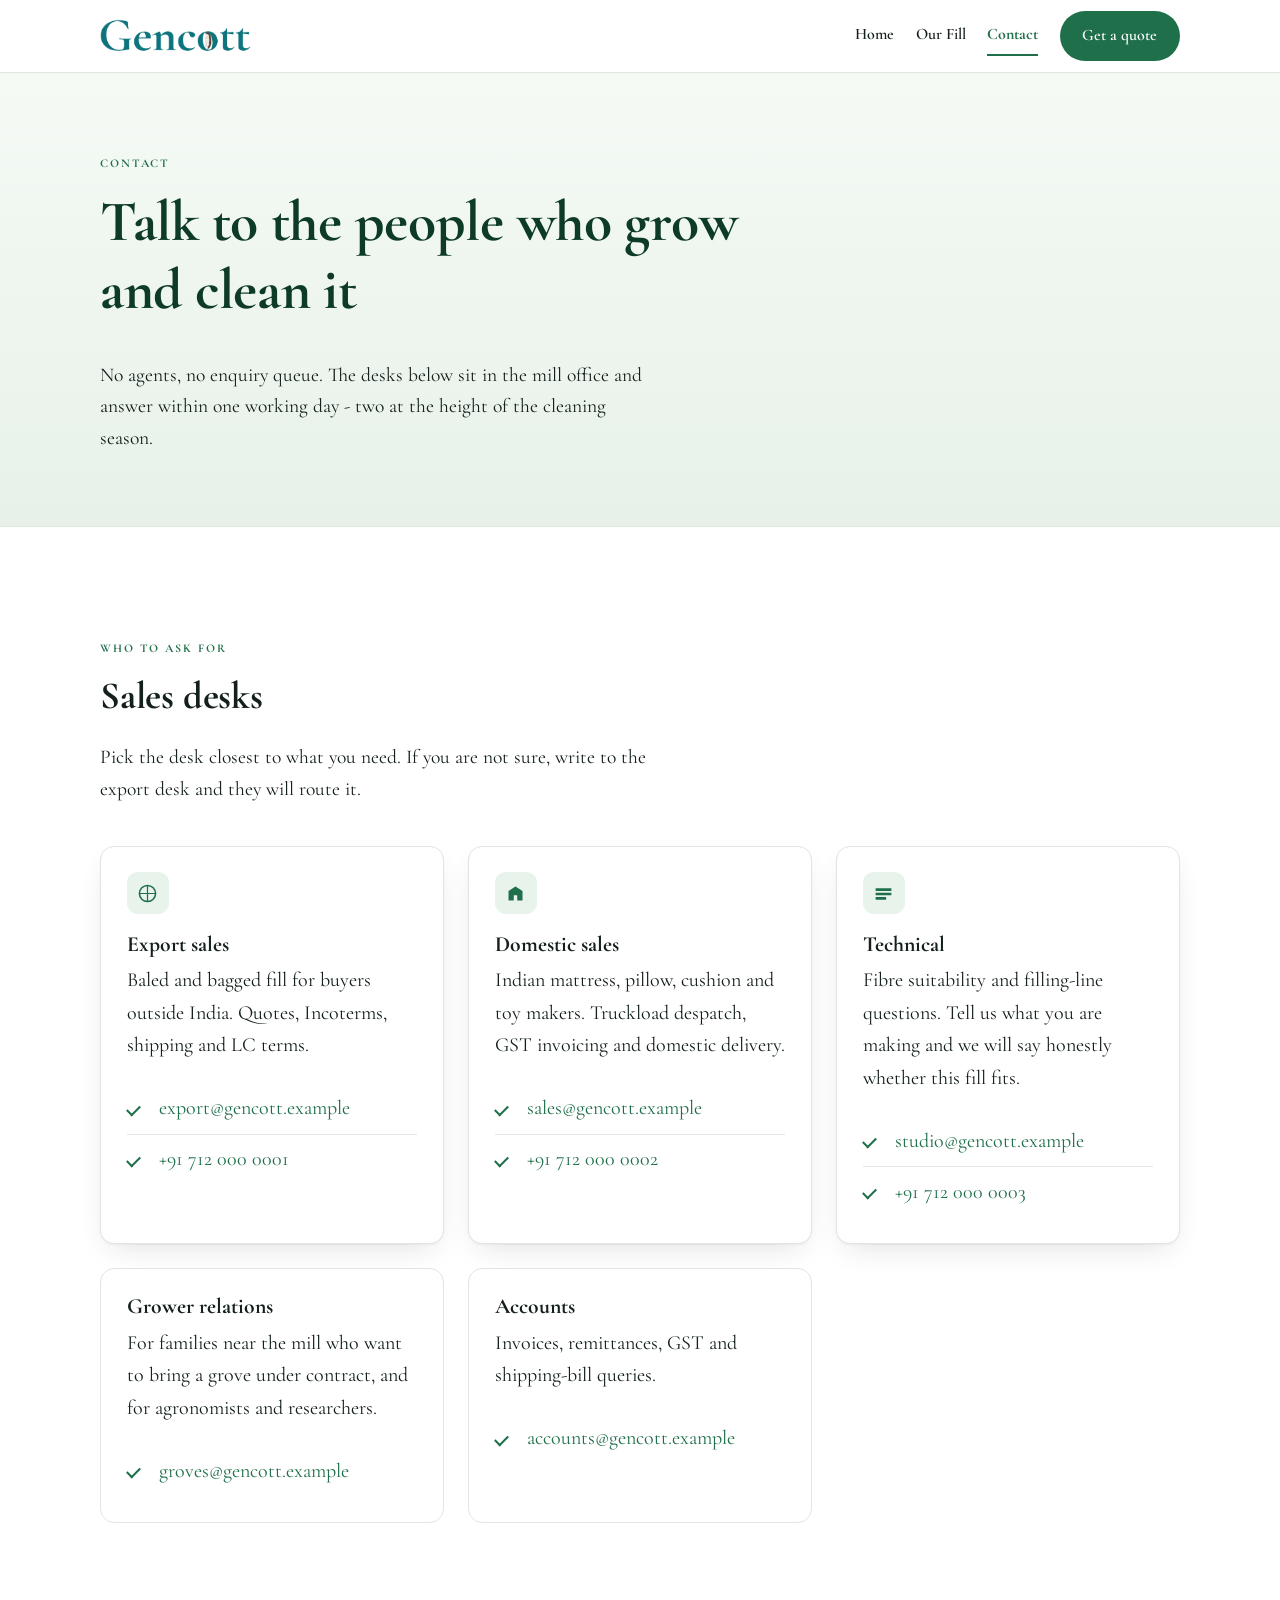
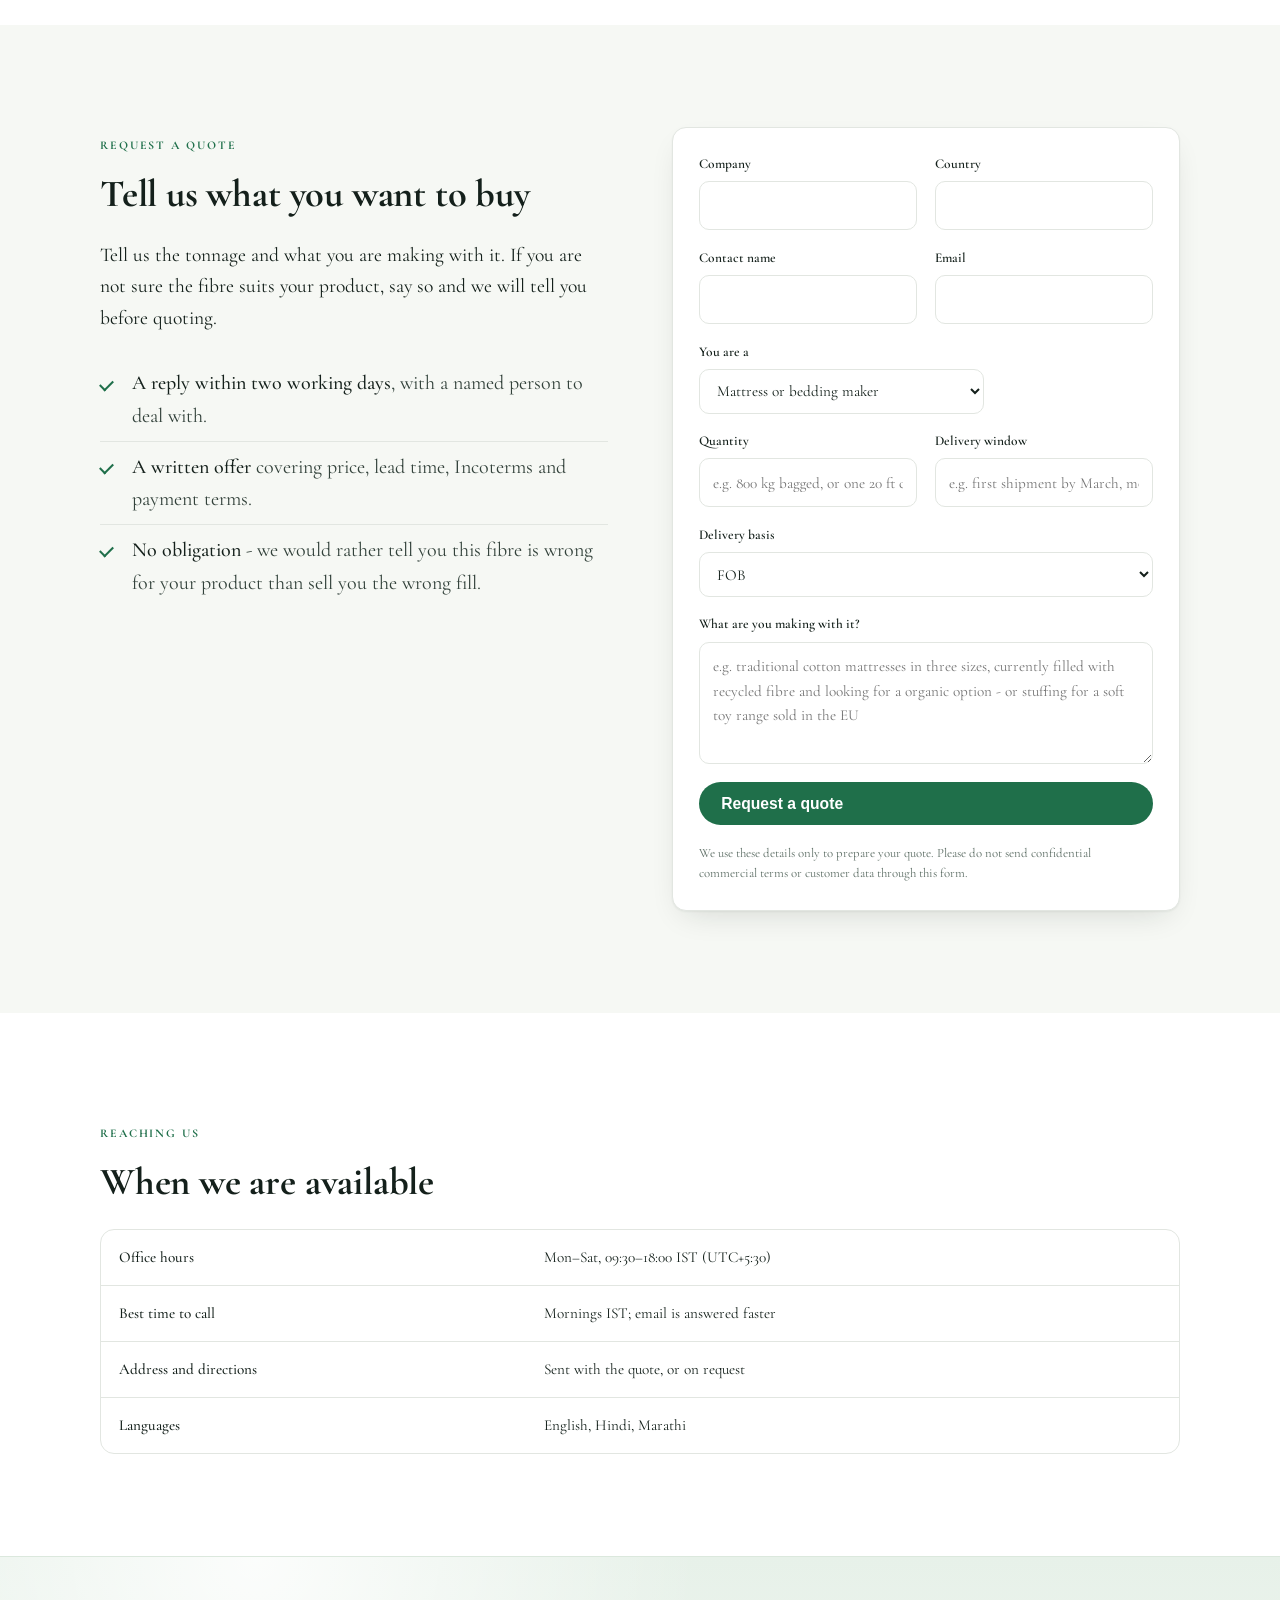
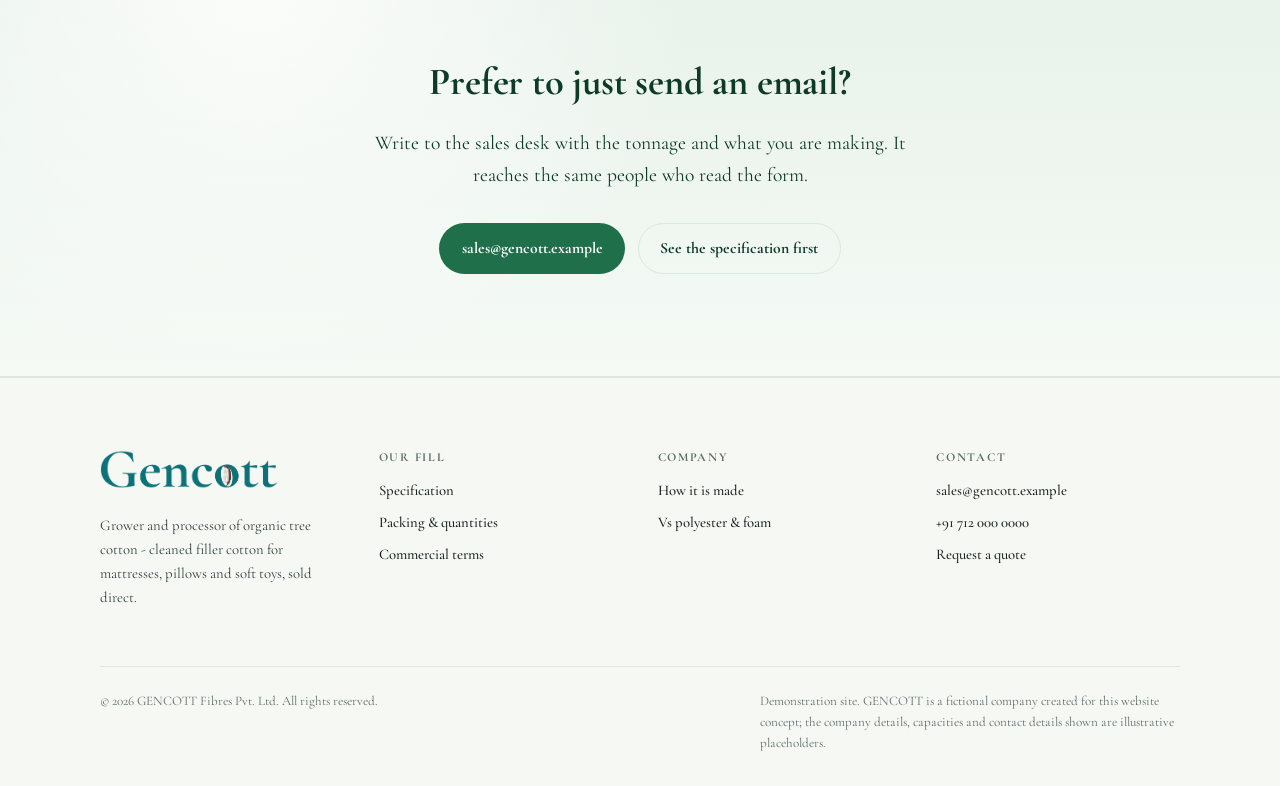
==== commit 3ff03e95: "update address" ====
--- a/contact.html
+++ b/contact.html
@@ -186,8 +186,8 @@
     </div>
   </section>
 
-  <section id="visit">
-    <div class="wrap split">
+  <section id="reaching">
+    <div class="wrap">
       <div class="reveal">
         <span class="eyebrow">Reaching us</span>
         <h2>When we are available</h2>
@@ -212,30 +212,6 @@
               </tr>
             </tbody>
           </table>
-        </div>
-      </div>
-      <div class="reveal">
-        <div class="card raised">
-          <h3>Visiting the mill</h3>
-          <p>
-            Buyers are welcome, and we would rather you came. The most useful window is December to March, when
-            the mill is running and the groves are still in picking - you can see the crop, the cleaning line and the
-            press in a day.
-          </p>
-          <p>
-            Give us two weeks' notice and we will send directions, arrange transport from wherever you land, and put
-            together a grove visit and a walk through the mill.
-          </p>
-          <p style="margin-bottom:0">
-            Write to <a href="mailto:visits@gencott.example">visits@gencott.example</a>.
-          </p>
-        </div>
-        <div class="card" style="margin-top:1.2rem">
-          <h3>Before you travel</h3>
-          <p style="margin-bottom:0">
-            Ask the technical desk whether the fibre suits what you are making. If it is clearly wrong for
-            your product, we would rather tell you by email than have you make the trip.
-          </p>
         </div>
       </div>
     </div>
@@ -279,7 +255,6 @@
         <ul>
           <li><a href="index.html#process">How it is made</a></li>
           <li><a href="products.html#compare">Vs polyester &amp; foam</a></li>
-          <li><a href="contact.html#visit">Visit the mill</a></li>
         </ul>
       </div>
       <div>
@@ -288,7 +263,6 @@
           <li><a href="mailto:sales@gencott.example">sales@gencott.example</a></li>
           <li><a href="tel:+917120000000">+91 712 000 0000</a></li>
           <li><a href="contact.html#enquiry">Request a quote</a></li>
-          <li><a href="contact.html#visit">Visit the mill</a></li>
         </ul>
       </div>
     </div>
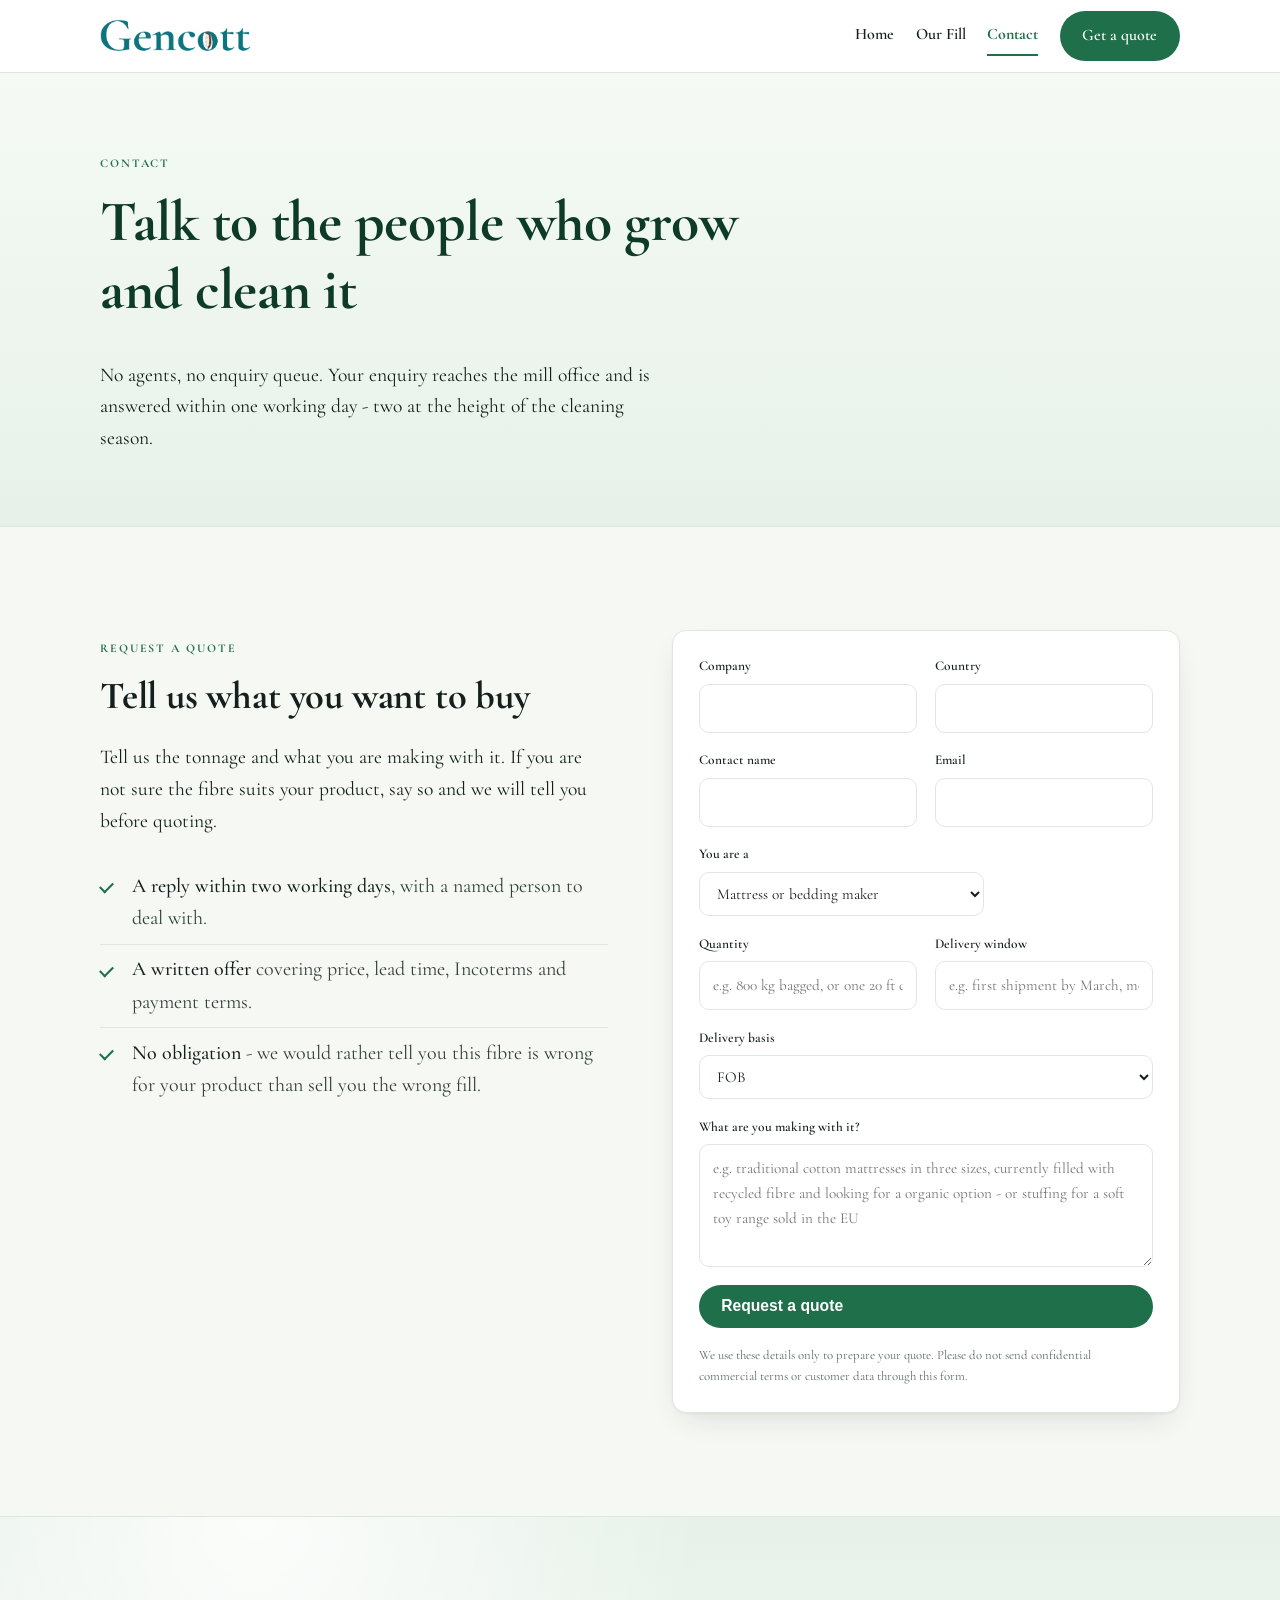
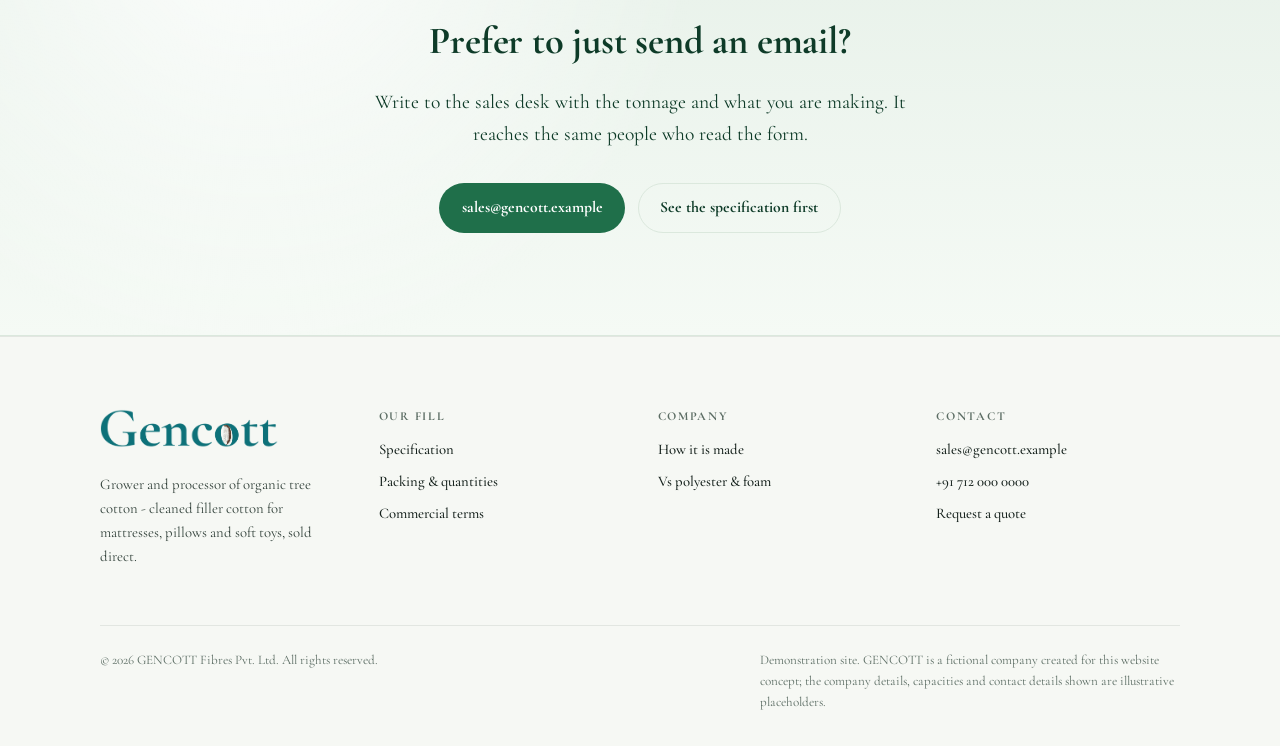
==== commit 693311b2: "remove stuffs" ====
--- a/contact.html
+++ b/contact.html
@@ -38,66 +38,9 @@
       <span class="eyebrow">Contact</span>
       <h1>Talk to the people who grow and clean it</h1>
       <p class="lede">
-        No agents, no enquiry queue. The desks below sit in the mill office and answer within one working day -
+        No agents, no enquiry queue. Your enquiry reaches the mill office and is answered within one working day -
         two at the height of the cleaning season.
       </p>
-    </div>
-  </section>
-
-  <section id="desks">
-    <div class="wrap">
-      <div class="reveal" style="max-width:62ch">
-        <span class="eyebrow">Who to ask for</span>
-        <h2>Sales desks</h2>
-        <p class="lede">
-          Pick the desk closest to what you need. If you are not sure, write to the export desk and they will
-          route it.
-        </p>
-      </div>
-
-      <div class="grid g3" style="margin-top:2.5rem">
-        <article class="card raised reveal">
-          <span class="icon" aria-hidden="true"><svg viewBox="0 0 24 24"><circle cx="12" cy="12" r="9.2" fill="none" stroke="currentColor" stroke-width="1.8"/><path d="M12 2.8v18.4M2.8 12h18.4" stroke="currentColor" stroke-width="1.4" fill="none"/></svg></span>
-          <h3>Export sales</h3>
-          <p>Baled and bagged fill for buyers outside India. Quotes, Incoterms, shipping and LC terms.</p>
-          <ul class="checks" style="margin-top:1rem">
-            <li><a href="mailto:export@gencott.example">export@gencott.example</a></li>
-            <li><a href="tel:+917120000001">+91 712 000 0001</a></li>
-          </ul>
-        </article>
-        <article class="card raised reveal">
-          <span class="icon" aria-hidden="true"><svg viewBox="0 0 24 24"><path d="M4 20V9l8-5 8 5v11h-6v-6h-4v6z"/></svg></span>
-          <h3>Domestic sales</h3>
-          <p>Indian mattress, pillow, cushion and toy makers. Truckload despatch, GST invoicing and domestic delivery.</p>
-          <ul class="checks" style="margin-top:1rem">
-            <li><a href="mailto:sales@gencott.example">sales@gencott.example</a></li>
-            <li><a href="tel:+917120000002">+91 712 000 0002</a></li>
-          </ul>
-        </article>
-        <article class="card raised reveal">
-          <span class="icon" aria-hidden="true"><svg viewBox="0 0 24 24"><path d="M3 6h18v3H3zm0 5h18v3H3zm0 5h12v3H3z"/></svg></span>
-          <h3>Technical</h3>
-          <p>Fibre suitability and filling-line questions. Tell us what you are making and we will say honestly whether this fill fits.</p>
-          <ul class="checks" style="margin-top:1rem">
-            <li><a href="mailto:studio@gencott.example">studio@gencott.example</a></li>
-            <li><a href="tel:+917120000003">+91 712 000 0003</a></li>
-          </ul>
-        </article>
-        <article class="card reveal">
-          <h3>Grower relations</h3>
-          <p>For families near the mill who want to bring a grove under contract, and for agronomists and researchers.</p>
-          <ul class="checks" style="margin-top:1rem">
-            <li><a href="mailto:groves@gencott.example">groves@gencott.example</a></li>
-          </ul>
-        </article>
-        <article class="card reveal">
-          <h3>Accounts</h3>
-          <p>Invoices, remittances, GST and shipping-bill queries.</p>
-          <ul class="checks" style="margin-top:1rem">
-            <li><a href="mailto:accounts@gencott.example">accounts@gencott.example</a></li>
-          </ul>
-        </article>
-      </div>
     </div>
   </section>
 
@@ -186,37 +129,6 @@
     </div>
   </section>
 
-  <section id="reaching">
-    <div class="wrap">
-      <div class="reveal">
-        <span class="eyebrow">Reaching us</span>
-        <h2>When we are available</h2>
-        <div class="table-wrap" style="margin-top:1.5rem">
-          <table>
-            <tbody>
-              <tr>
-                <td><strong>Office hours</strong></td>
-                <td>Mon–Sat, 09:30–18:00 IST (UTC+5:30)</td>
-              </tr>
-              <tr>
-                <td><strong>Best time to call</strong></td>
-                <td>Mornings IST; email is answered faster</td>
-              </tr>
-              <tr>
-                <td><strong>Address and directions</strong></td>
-                <td>Sent with the quote, or on request</td>
-              </tr>
-              <tr>
-                <td><strong>Languages</strong></td>
-                <td>English, Hindi, Marathi</td>
-              </tr>
-            </tbody>
-          </table>
-        </div>
-      </div>
-    </div>
-  </section>
-
   <section class="band">
     <div class="wrap">
       <h2>Prefer to just send an email?</h2>
